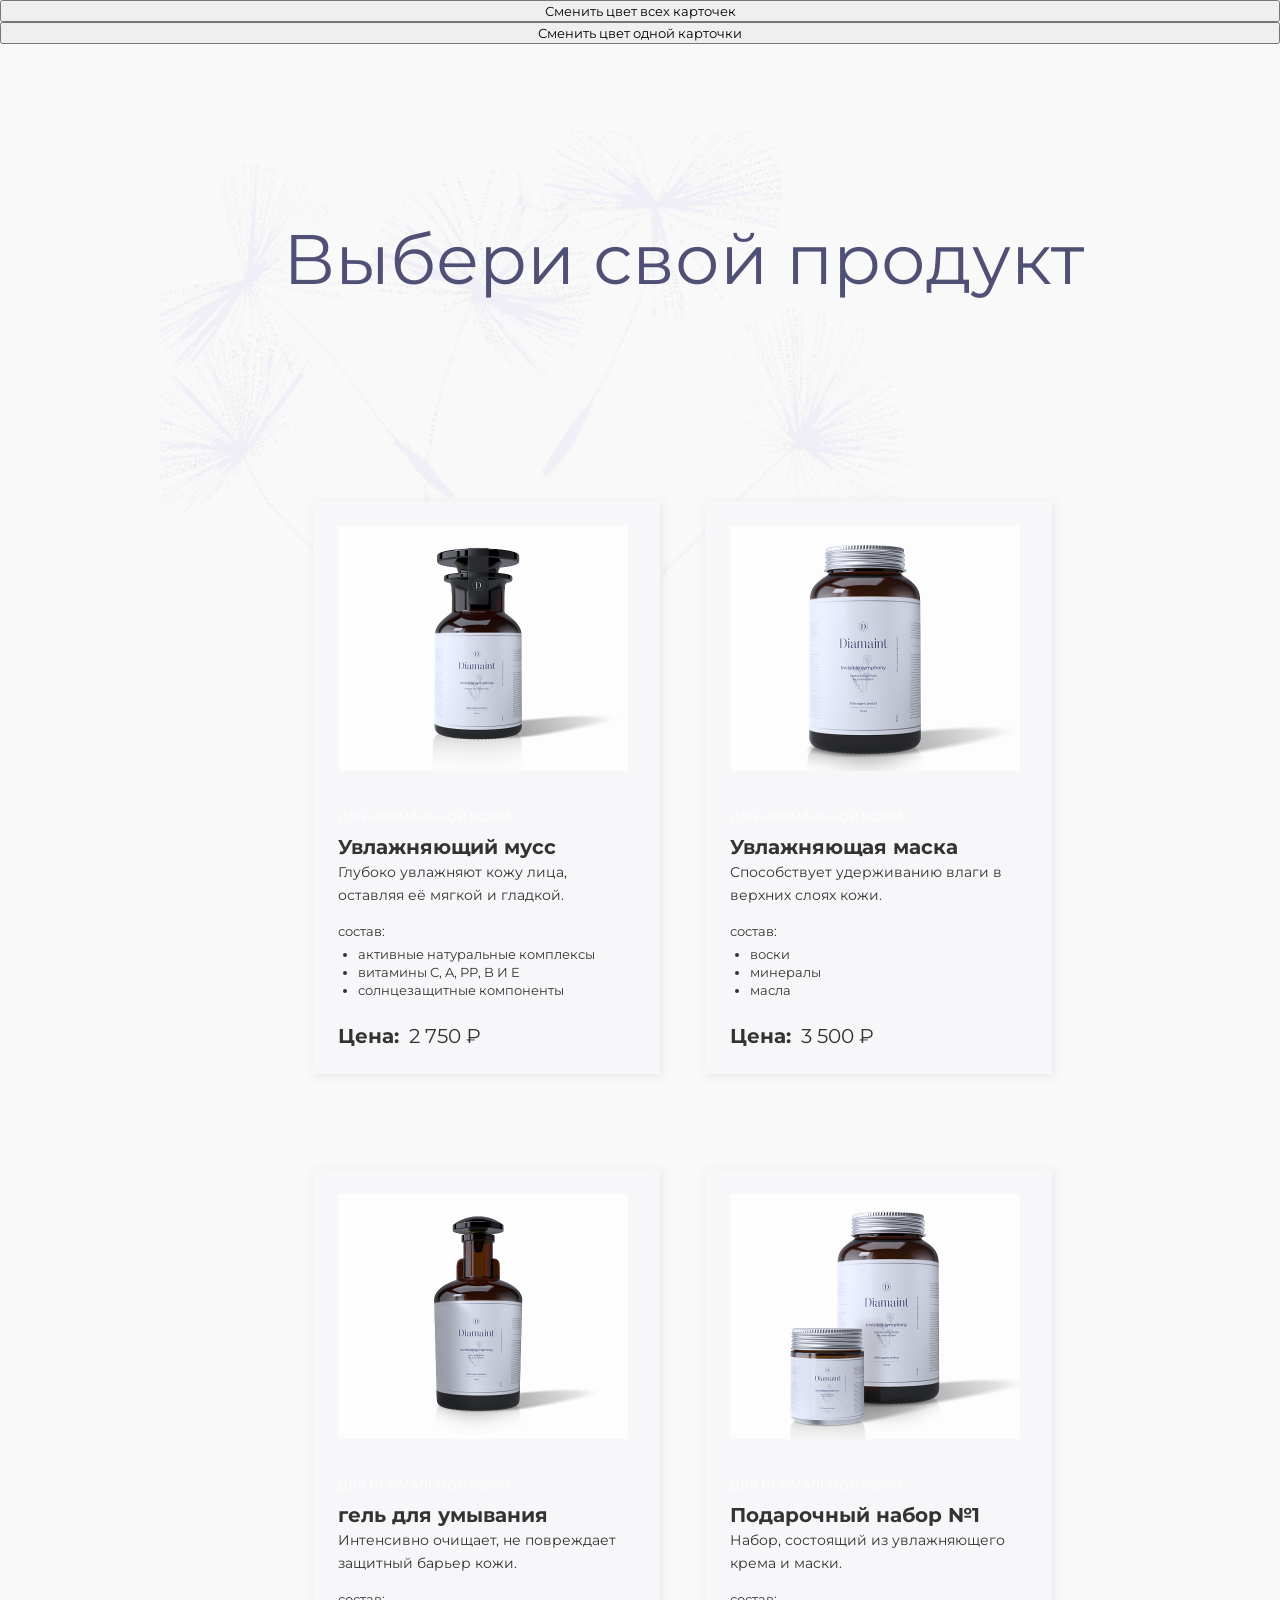
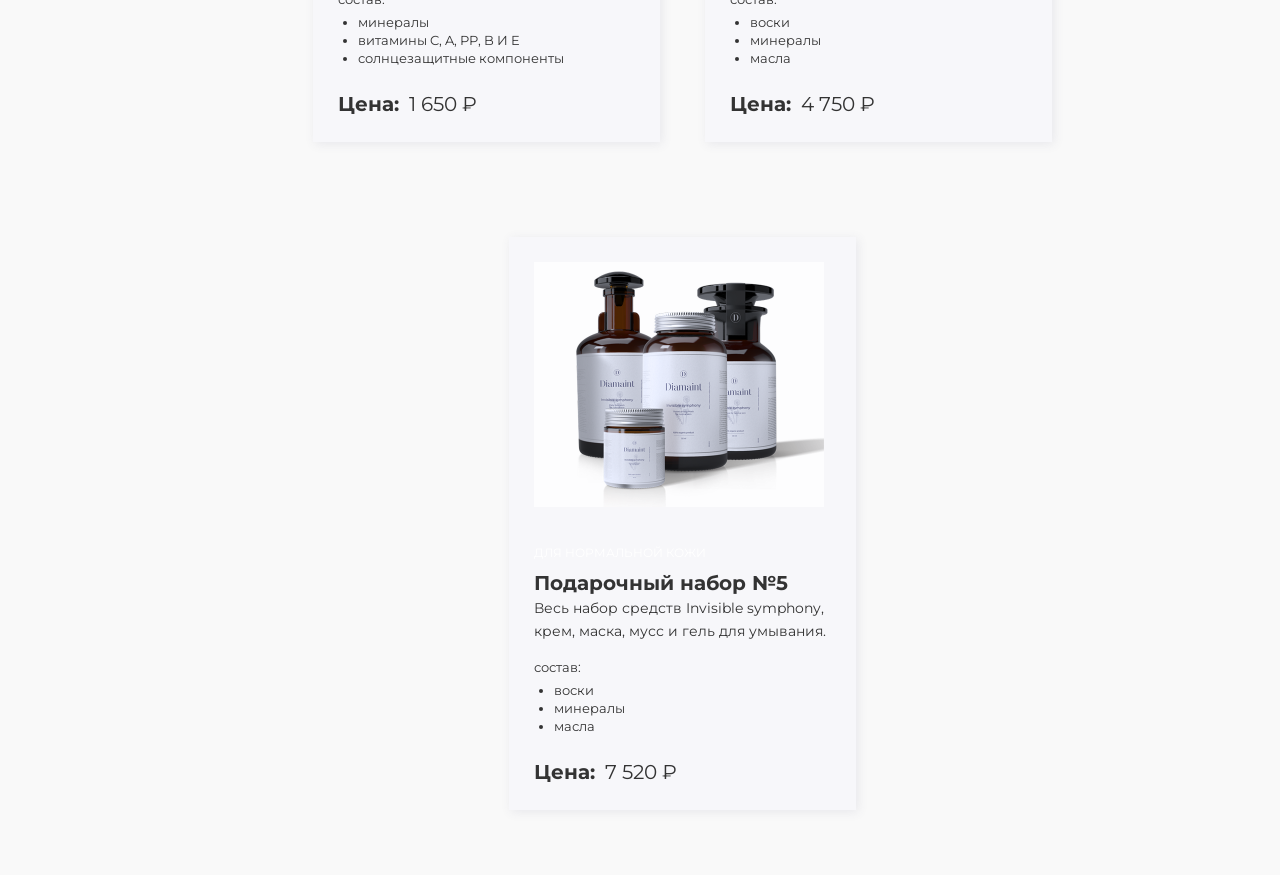
==== Index.html @ 64570609 "fixed errors" ====
<!DOCTYPE html>
<html lang="ru">
<head>
    <meta charset="UTF-8">
    <meta name="viewport" content="width=device-width, initial-scale=1.0">
    <title>Product cards</title>
    <link rel="stylesheet" href="style.css">
    <link rel="preconnect" href="https://fonts.googleapis.com">
    <link rel="preconnect" href="https://fonts.gstatic.com" crossorigin>
    <link href="https://fonts.googleapis.com/css2?family=Montserrat:ital,wght@0,100..900;1,100..900&display=swap" rel="stylesheet">
</head>
<body>
    <ul id="products-list">
    <template id="card-template">
        <li class="product_container card">
            <img class="product_image" width="290" height="245">
            <span class="product-category"></span>
            <h3 class="product-name"></h3>
            <p class="product-description"></p>
            <div>
                <span class="product-composition-text"></span>
                <ul class="product-composition"></ul>
            </div>
             <div class="card_price-container">
              <span class="product_price-text"></span>
              <span class="product_price"></span>
            </div>
        </li>
    </template>
    </ul>
    <button id="change-color-all-card">Сменить цвет всех карточек</button>    
    <button id="change-color-first-card">Сменить цвет одной карточки</button>
    <main>
        <div class="background_container">
            <h1 class="product-selection">Выбери свой продукт</h1>
        </div>
            <ul class="product-list">
        <li>
        <div class="card-container">
            <img src="images/moist-mousse.png" alt="Увлажняющий_мусс" width="290" height="245">
            <span class="product-category">Для нормальной кожи</span>
            <h3 class="product-name">Увлажняющий мусс</h3>
            <p class="product-description">Глубоко увлажняют кожу лица, оставляя её мягкой и гладкой.</p>
            <div>
                <span>состав:</span>
                <ul class="product-compound">
                    <li class="product-compound-item">активные натуральные комплексы</li>
                    <li class="product-compound-item">витамины C, A, PP, B И E</li>
                    <li class="product-compound-item">солнцезащитные компоненты</li>
                </ul>
            </div>
        
            <div class="product-price-container">
                <span class="product-price-label">Цена:</span>
                <span class="product-price">2 750 &#8381;</span>
            </div>
        </div>  
        </li>
        <li>
          <div class="card-container">
            <img src="images/moist-mask.png" alt="Увлажняющая_маска" width="290" height="245">
            <span class="product-category">Для нормальной кожи</span>
            <h3 class="product-name">Увлажняющая маска</h3>
            <p class="product-description">Способствует удерживанию влаги в верхних слоях кожи.</p>
            <div>
                <span>состав:</span>
                <ul class="product-compound">
                    <li class="product-compound-item">воски</li>
                    <li class="product-compound-item">минералы</li>
                    <li class="product-compound-item">масла</li>
                </ul>
            </div>
            <div class="product-price-container">
                <span class="product-price-label">Цена:</span>
                <span class="product-price">3 500 &#8381;</span>
            </div>
        </div>
        </li>
        <li>
          <div class="card-container">
            <img src="images/face-gel.png" alt="Гель_для_умывания" width="290" height="245">
            <span class="product-category">Для нормальной кожи</span>
            <h3 class="product-name">гель для умывания</h3>
            <p class="product-description">Интенсивно очищает, не повреждает защитный барьер кожи.</p>
            <div>
                <span>состав:</span>
                <ul class="product-compound">
                    <li class="product-compound-item">минералы</li>
                    <li class="product-compound-item">витамины C, A, PP, B И E</li>
                    <li class="product-compound-item">солнцезащитные компоненты</li>
                </ul>
            </div>
            <div class="product-price-container">
                <span class="product-price-label">Цена:</span>
                <span class="product-price">1 650 &#8381;</span>
            </div>
        </div>
        </li>
        <li>
          <div class="card-container">
            <img src="images/gift-set_1.png" alt="Подарочный_набор_№1" width="290" height="245">
            <span class="product-category">Для нормальной кожи</span>
            <h3 class="product-name">Подарочный набор №1</h3>
            <p class="product-description">Набор, состоящий из увлажняющего крема и маски.</p>
            <div>
                <span>состав:</span>
                <ul class="product-compound">
                    <li class="product-compound-item">воски</li>
                    <li class="product-compound-item">минералы</li>
                    <li class="product-compound-item">масла</li>
                </ul>
            </div>
            <div class="product-price-container">
                <span class="product-price-label">Цена:</span>
                <span class="product-price">4 750 &#8381;</span>
            </div>
        </div>
        </li>
        <li>
          <div class="card-container">
            <img src="images/gift-set_5.png" alt="Подарочный_набор_№5" width="290" height="245">
            <span class="product-category">Для нормальной кожи</span>
            <h3 class="product-name">Подарочный набор №5</h3>
            <p class="product-description">Весь набор средств Invisible symphony, крем, маска, мусс и гель для умывания.</p>
            <div>
                <span>состав:</span>
                <ul class="product-compound">
                    <li class="product-compound-item">воски</li>
                    <li class="product-compound-item">минералы</li>
                    <li class="product-compound-item">масла</li>
                </ul>
            </div>
            <div class="product-price-container">
                <span class="product-price-label">Цена:</span>
                <span class="product-price">7 520 &#8381;</span>
            </div>
        </div>
        </li>
    </ul>
  </main>
    <script type="module" src="homework-8.js"></script>
</body>
</html>
---- style.css ----
* {
    box-sizing: border-box;
    margin: 0;
    padding: 0;
    font-family: 'Montserrat', 'Arial', sans-serif; 
    font-size: 13px;
    line-height: 18px;
    font-weight: 400;
}

.background_container {
  background-image: url("/images/background_title.png");
  background-size: 790px 697px;
  width: 790px;
  height: 697px;
  background-position: 35px 0;
  background-repeat: no-repeat;
  margin-left: 85px;
}

.product-selection {
  position: absolute;
  font-size: 70px;
  line-height: 78px;
  text-align: center;
  width: 846px;
  height: 78px;
  top: 220px;
  left: 260px;
  color: rgba(80, 80, 118, 1);
}

.product-list {
    display: flex;
    gap: 45px;
    flex-wrap: wrap;
    justify-content: center;
    list-style-type: none;
    margin-left: 85px;
    max-width: 1200px; 
    margin-top: -305px;
}

.card-container {
    width: 347px;
    height: 573px;
    padding: 25px;
    background-color: #F7F7FA;
    box-shadow: 2px 2px 10px 0px #5150761A;
    margin: 25px 0
}

.product-category {
    text-transform: uppercase;
    font-size: 12px;
    line-height: 24px;
    color: #FFFFFF;
    margin-top: 30px;
    margin-bottom: 5px;
    display: block;
  }

.product-name {
    font-weight: 700;
    font-size: 20px;
    line-height: 27px;
}

.product-description {
    margin-bottom: 15px;
}

.product-compound {
    margin-top: 5px;
    list-style-type: disc; 
    margin-bottom: 25px;
    padding-left: 20px; 
}

.product-price-container {
    display: flex;
    gap: 10px;
    align-items: center;
}

.product-price-label {
    font-weight: 700;
    font-size: 20px;
    line-height: 24px;
}

.product-price {
    font-size: 20px;
    line-height: 24px;
  }
  
* {
    margin: 0;
    padding: 0;
    box-sizing: border-box;
    font-family: 'Montserrat';
}

body {
    min-height: 100vh;
    display: flex;
    flex-direction: column;
    background-color: #f9f9f9;
    color: #333;
}

main {
    flex: 1;
    padding: 40px;
    max-width: 1728px;
    margin: 0 auto;
    width: 100%;
}

.content {
    background-color: white;
    border-radius: 12px;
    padding: 30px;
    box-shadow: 0 5px 15px rgba(0, 0, 0, 0.05);
    margin-bottom: 40px;
}

h1 {
    color: #ffffff;
    margin-bottom: 20px;
    font-size: 2.5rem;
    text-align: center;
}

p {
    line-height: 1.6;
    margin-bottom: 15px;
    font-size: 1.1rem;
}

.footer {
  background-color: #3a3a3a;
  color: #ffffff;
  font-family: "Montserrat", Arial, sans-serif;
}

.footer__container {
  max-width: 1200px;
  margin: 0 auto;
  padding: 60px 20px 30px;
  display: grid;
  grid-template-columns: repeat(3, 1fr);
  gap: 40px;
}

.footer__intro {
  display: flex;
  flex-direction: column;
  gap: 20px;
}

.footer__logo {
  font-size: 24px;
  font-weight: 800;
  margin: 0;
}

.footer__text {
  font-size: 14px;
  line-height: 1.5;
  margin: 0;
}

.footer__social-list {
  list-style: none;
  display: flex;
  gap: 20px;
  padding: 0;
  margin: 0;
}

.footer__social-link {
  display: inline-flex;
  width: 32px;
  height: 32px;
  border-radius: 50%;
  align-items: center;
  justify-content: center;
  color: #ffffff;
  background-color: #FFFFFF;
  text-decoration: none;
  transition: background-color 0.2s ease, transform 0.2s ease;
}

.footer__social-link:hover {
  background-color: #ffffff;
  color: #3a3a3a;
  transform: translateY(-2px);
}

.footer__subscribe {
  display: flex;
  flex-direction: column;
  gap: 16px;
}

.footer__subtitle {
  font-size: 18px;
  font-weight: 600;
  margin: 0 0 8px;
}

.footer__form {
  display: flex;
  flex-direction: column;
  gap: 12px;
}

.footer__label {
  font-size: 14px;
  line-height: 1.4;
}

.footer__input-wrapper {
  display: flex;
  background-color: #ffffff;
  border-radius: 8px;
  overflow: hidden;
}

.footer__input {
  flex: 1;
  border: none;
  padding: 12px 14px;
  font-size: 14px;
  outline: none;
}

.footer__input::placeholder {
  color: rgba(0, 0, 0, 0.5);
}

.footer__button {
  border: none;
  background-color: #ffffff;
  color: #000;
  padding: 0 18px;
  font-size: 14px;
  font-weight: 600;
  cursor: pointer;
  white-space: nowrap;
  transition: background-color 0.2s ease;
}

.footer__button:hover {
  background-color: #ffffff;
}

.footer__nav {
  display: flex;
  flex-direction: column;
  align-items: flex-end;
  gap: 16px;
}

.footer__nav-list {
  list-style: none;
  padding: 0;
  margin: 0;
  display: flex;
  flex-direction: column;
  gap: 10px;
}

.footer__nav-link {
  color: #ffffff;
  text-decoration: none;
  font-size: 14px;
  transition: color 0.2s ease;
}

.footer__nav-link:hover {
  color: #ffffff;
}

.footer__bottom {
  border-top: 1px solid rgba(255, 255, 255, 0.4);
  text-align: center;
  padding: 16px 20px 24px;
}

.footer__copyright {
  margin: 0;
  font-size: 12px;
  opacity: 0.8;
}


@media (max-width: 900px) {
  .footer__container {
    grid-template-columns: 1fr 1fr;
  }

  .footer__nav {
    align-items: flex-start;
  }
}

@media (max-width: 600px) {
  .footer__container {
    grid-template-columns: 1fr;
    text-align: left;
  }

  .footer__nav {
    align-items: flex-start;
  }
}


.overlay {
  position: fixed;
  inset: 0;
  background-color: rgba(106, 104, 104, 0.7);
  display: none;
  z-index: 1;
}

.overlay--showed {
  display: block;
}


.modal {
  display: none;
}

.modal--showed {
  visibility: visible;
  position: fixed;
  z-index: 2;
  top: 50vh;
  left: 50vw;
  transform: translate(-50%, -50%);
  display: flex;
  flex-direction: column;
  align-items: center;
  justify-content: center;
}
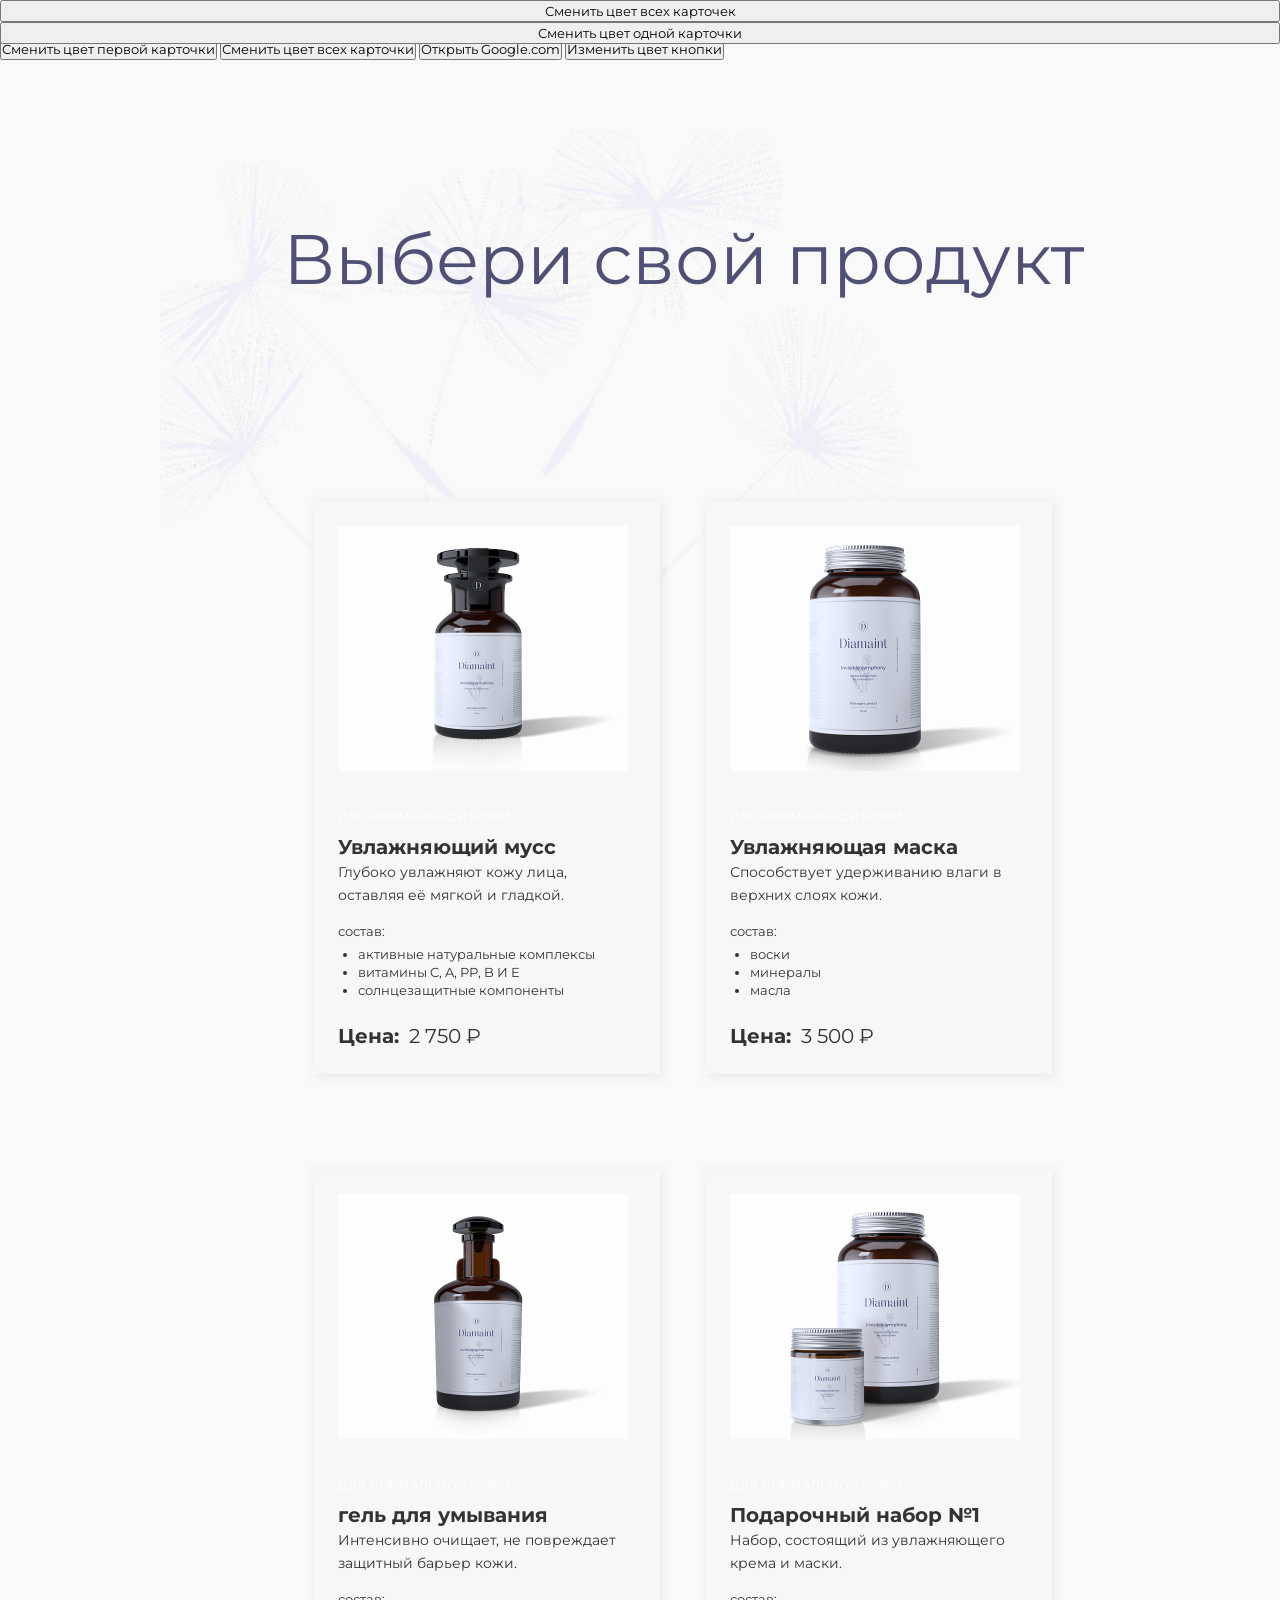
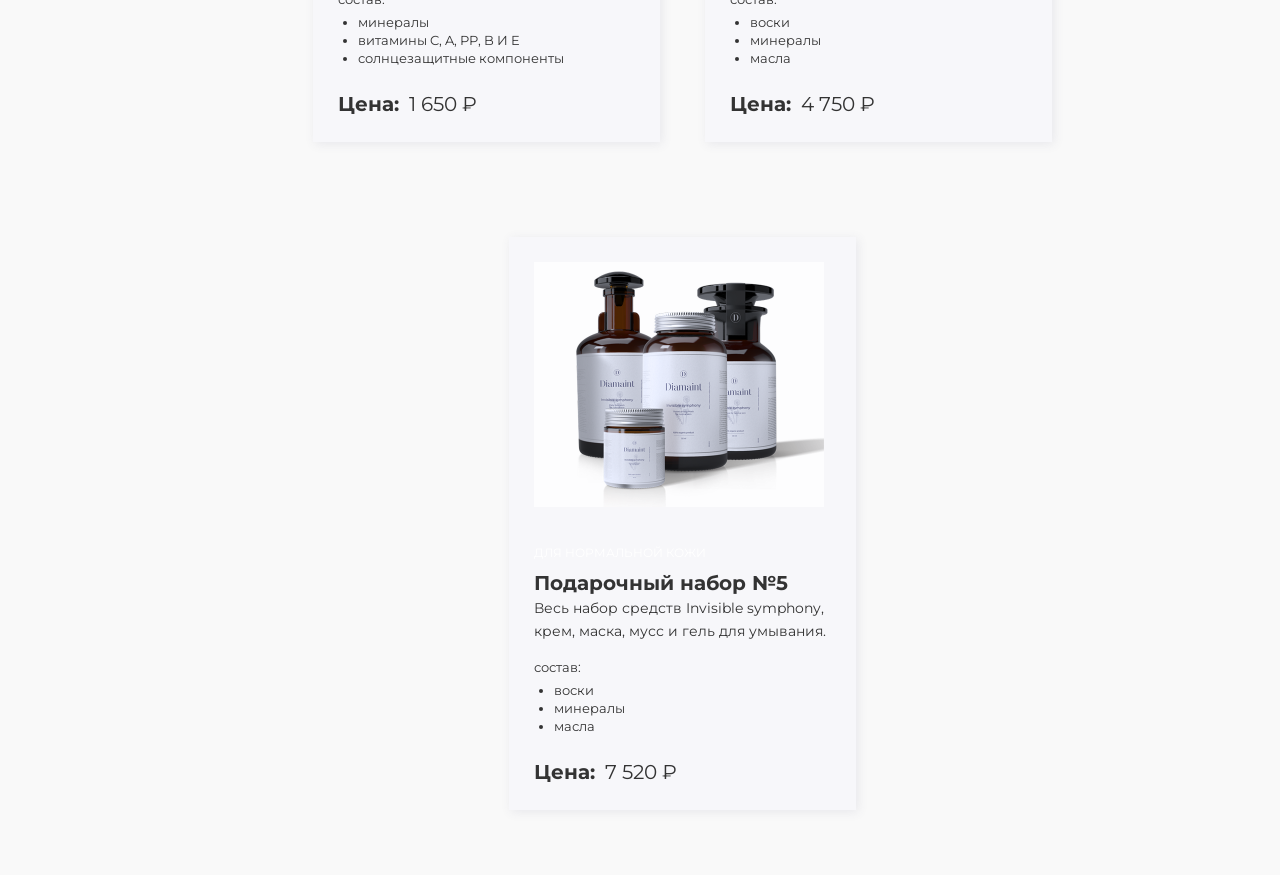
==== commit 6732c0cc: "made changes to the html file" ====
--- a/Index.html
+++ b/Index.html
@@ -10,6 +10,32 @@
     <link href="https://fonts.googleapis.com/css2?family=Montserrat:ital,wght@0,100..900;1,100..900&display=swap" rel="stylesheet">
 </head>
 <body>
+    <div class="main-container">
+      <h1 class="heading">Выбери свой продукт</h1>
+      <button id="change-color-card-btn">Сменить цвет первой карточки</button>
+      <button id="change-color-cards-btn">Сменить цвет всех карточки</button>
+      <button id="open-google">Открыть Google.com</button>
+      <button class="bg-aquamarine">Изменить цвет кнопки</button>
+      <!-- 3. По аналогии из лекции — создать и реализовать шаблон для продуктовых карточек. -->
+      <ul class="product-list">    
+        <template id="card-template">
+          <li class="product_container card">
+            <img class="product_image" width="290" height="245"/>
+            <span class="product-category"></span>
+            <h3 class="product-name"></h3>
+            <p class="product-description"></p>
+            <div>
+              <span class="product-composition-text"></span>
+              <ul class="product-composition"></ul>
+            </div>
+            <div class="card_price-container">
+              <span class="product_price-text"></span>
+              <span class="product_price"></span>
+            </div>
+          </li>
+        </template>
+      </ul>
+    </div>
     <ul id="products-list">
     <template id="card-template">
         <li class="product_container card">
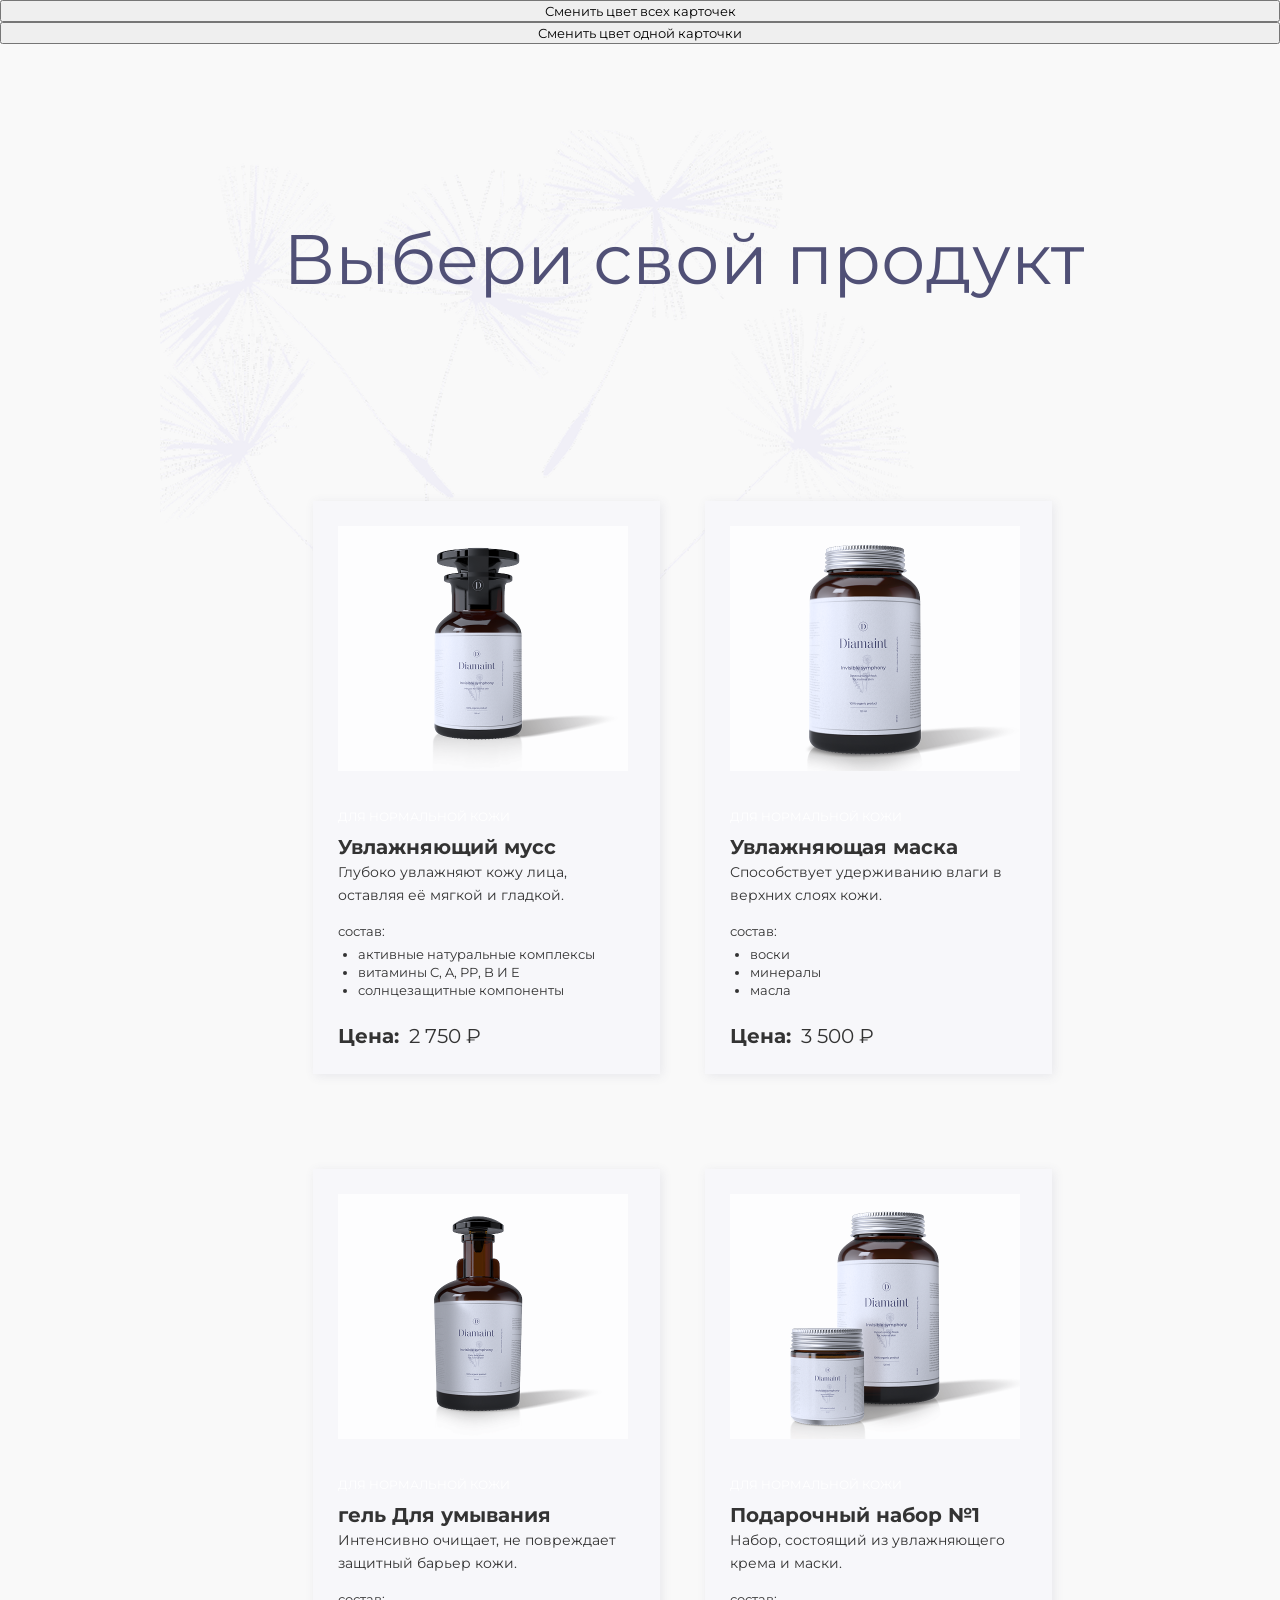
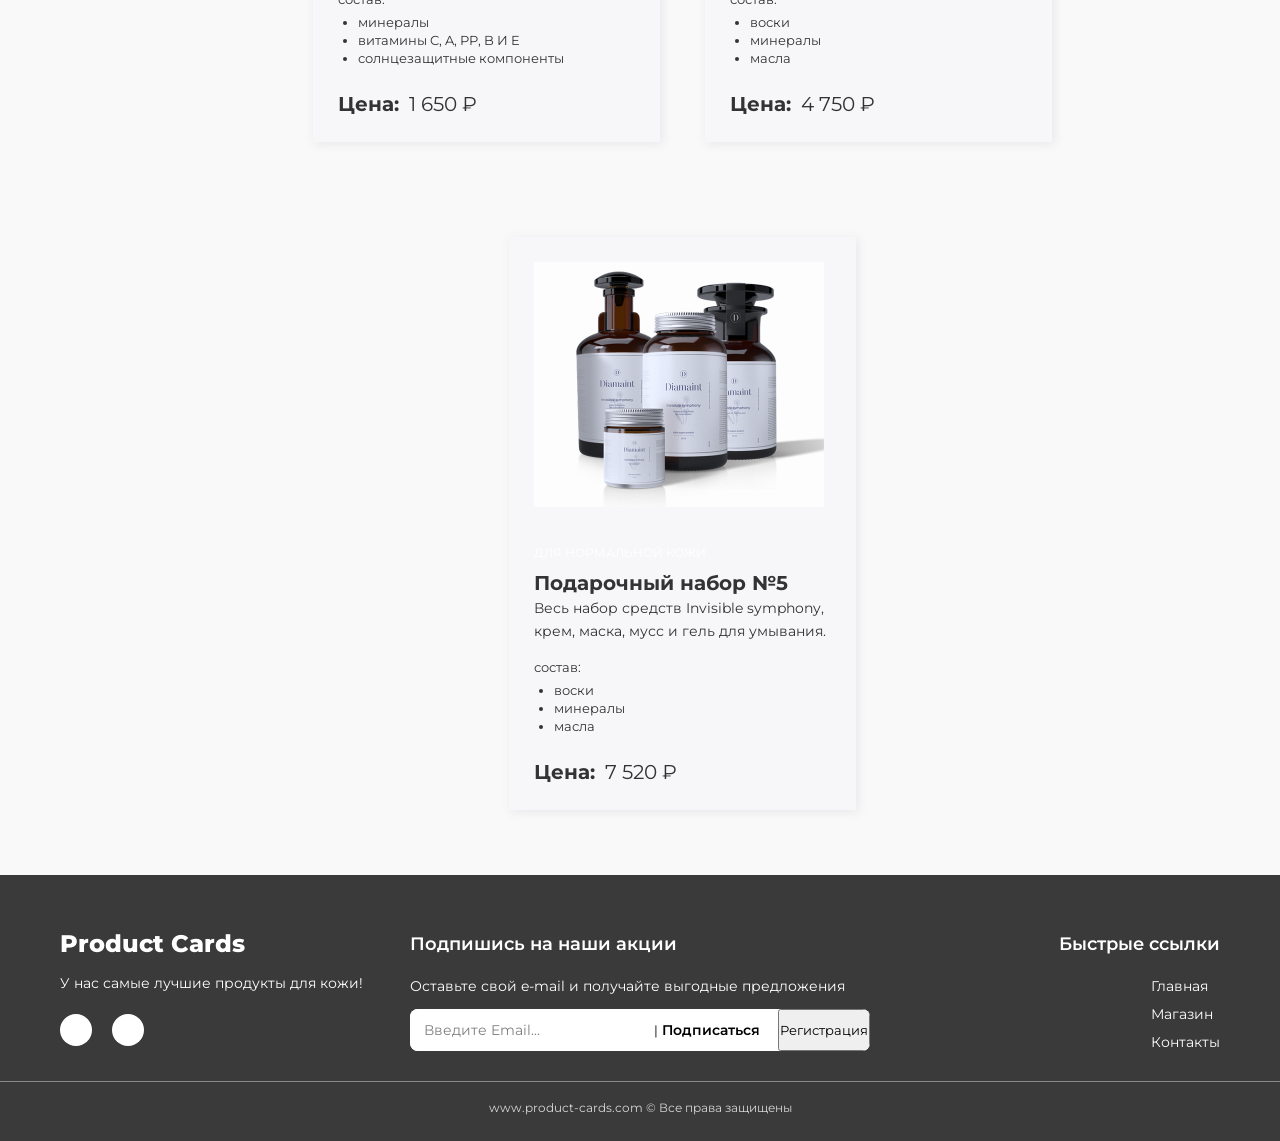
==== commit cf2a8850: "fixed errors" ====
--- a/Index.html
+++ b/Index.html
@@ -8,162 +8,223 @@
     <link rel="preconnect" href="https://fonts.googleapis.com">
     <link rel="preconnect" href="https://fonts.gstatic.com" crossorigin>
     <link href="https://fonts.googleapis.com/css2?family=Montserrat:ital,wght@0,100..900;1,100..900&display=swap" rel="stylesheet">
+    <title>Footer - Product Cards</title>
+    <link rel="stylesheet" href="https://cdnjs.cloudflare.com/ajax/libs/font-awesome/6.4.0/css/all.min.css">
 </head>
 <body>
-    <div class="main-container">
-      <h1 class="heading">Выбери свой продукт</h1>
-      <button id="change-color-card-btn">Сменить цвет первой карточки</button>
-      <button id="change-color-cards-btn">Сменить цвет всех карточки</button>
-      <button id="open-google">Открыть Google.com</button>
-      <button class="bg-aquamarine">Изменить цвет кнопки</button>
-      <!-- 3. По аналогии из лекции — создать и реализовать шаблон для продуктовых карточек. -->
-      <ul class="product-list">    
-        <template id="card-template">
-          <li class="product_container card">
-            <img class="product_image" width="290" height="245"/>
-            <span class="product-category"></span>
-            <h3 class="product-name"></h3>
-            <p class="product-description"></p>
-            <div>
-              <span class="product-composition-text"></span>
-              <ul class="product-composition"></ul>
-            </div>
-            <div class="card_price-container">
-              <span class="product_price-text"></span>
-              <span class="product_price"></span>
-            </div>
-          </li>
-        </template>
-      </ul>
-    </div>
-    <ul id="products-list">
-    <template id="card-template">
-        <li class="product_container card">
-            <img class="product_image" width="290" height="245">
-            <span class="product-category"></span>
-            <h3 class="product-name"></h3>
-            <p class="product-description"></p>
-            <div>
-                <span class="product-composition-text"></span>
-                <ul class="product-composition"></ul>
-            </div>
-             <div class="card_price-container">
-              <span class="product_price-text"></span>
-              <span class="product_price"></span>
-            </div>
-        </li>
-    </template>
-    </ul>
     <button id="change-color-all-card">Сменить цвет всех карточек</button>    
     <button id="change-color-first-card">Сменить цвет одной карточки</button>
     <main>
         <div class="background_container">
             <h1 class="product-selection">Выбери свой продукт</h1>
         </div>
-            <ul class="product-list">
-        <li>
-        <div class="card-container">
-            <img src="images/moist-mousse.png" alt="Увлажняющий_мусс" width="290" height="245">
-            <span class="product-category">Для нормальной кожи</span>
-            <h3 class="product-name">Увлажняющий мусс</h3>
-            <p class="product-description">Глубоко увлажняют кожу лица, оставляя её мягкой и гладкой.</p>
-            <div>
-                <span>состав:</span>
-                <ul class="product-compound">
-                    <li class="product-compound-item">активные натуральные комплексы</li>
-                    <li class="product-compound-item">витамины C, A, PP, B И E</li>
-                    <li class="product-compound-item">солнцезащитные компоненты</li>
+        <ul class="product-list">
+            <li>
+                <div class="card-container">
+                    <img src="images/moist-mousse.png" alt="Увлажняющий_мусс" width="290" height="245">
+                    <span class="product-category">Для нормальной кожи</span>
+                    <h3 class="product-name">Увлажняющий мусс</h3>
+                    <p class="product-description">Глубоко увлажняют кожу лица, оставляя её мягкой и гладкой.</p>
+                    <div>
+                        <span>состав:</span>
+                        <ul class="product-compound">
+                            <li class="product-compound-item">активные натуральные комплексы</li>
+                            <li class="product-compound-item">витамины C, A, PP, B И E</li>
+                            <li class="product-compound-item">солнцезащитные компоненты</li>
+                        </ul>
+                    </div>
+                    <div class="product-price-container">
+                        <span class="product-price-label">Цена:</span>
+                        <span class="product-price">2 750 &#8381;</span>
+                    </div>
+                </div>
+            </li>
+            <li>
+                <div class="card-container">
+                    <img src="images/moist-mask.png" alt="Увлажняющая_маска" width="290" height="245">
+                    <span class="product-category">Для нормальной кожи</span>
+                    <h3 class="product-name">Увлажняющая маска</h3>
+                    <p class="product-description">Способствует удерживанию влаги в верхних слоях кожи.</p>
+                    <div>
+                        <span>состав:</span>
+                        <ul class="product-compound">
+                            <li class="product-compound-item">воски</li>
+                            <li class="product-compound-item">минералы</li>
+                            <li class="product-compound-item">масла</li>
+                        </ul>
+                    </div>
+                    <div class="product-price-container">
+                        <span class="product-price-label">Цена:</span>
+                        <span class="product-price">3 500 &#8381;</span>
+                    </div>
+                </div>
+            </li>
+            <li>
+                <div class="card-container">
+                    <img src="images/face-gel.png" alt="Гель_для_умывания" width="290" height="245">
+                    <span class="product-category">Для нормальной кожи</span>
+                    <h3 class="product-name">гель Для умывания</h3>
+                    <p class="product-description">Интенсивно очищает, не повреждает защитный барьер кожи.</p>
+                    <div>
+                        <span>состав:</span>
+                        <ul class="product-compound">
+                            <li class="product-compound-item">минералы</li>
+                            <li class="product-compound-item">витамины C, A, PP, B И E</li>
+                            <li class="product-compound-item">солнцезащитные компоненты</li>
+                        </ul>
+                    </div>
+                    <div class="product-price-container">
+                        <span class="product-price-label">Цена:</span>
+                        <span class="product-price">1 650 &#8381;</span>
+                    </div>
+                </div>
+            </li>
+            <li>
+                <div class="card-container">
+                    <img src="images/gift-set_1.png" alt="Подарочный_набор_№1" width="290" height="245">
+                    <span class="product-category">Для нормальной кожи</span>
+                    <h3 class="product-name">Подарочный набор №1</h3>
+                    <p class="product-description">Набор, состоящий из увлажняющего крема и маски.</p>
+                    <div>
+                        <span>состав:</span>
+                        <ul class="product-compound">
+                            <li class="product-compound-item">воски</li>
+                            <li class="product-compound-item">минералы</li>
+                            <li class="product-compound-item">масла</li>
+                        </ul>
+                    </div>
+                    <div class="product-price-container">
+                        <span class="product-price-label">Цена:</span>
+                        <span class="product-price">4 750 &#8381;</span>
+                    </div>
+                </div>
+            </li>
+            <li>
+                <div class="card-container">
+                    <img src="images/gift-set_5.png" alt="Подарочный_набор_№5" width="290" height="245">
+                    <span class="product-category">Для нормальной кожи</span>
+                    <h3 class="product-name">Подарочный набор №5</h3>
+                    <p class="product-description">Весь набор средств Invisible symphony, крем, маска, мусс и гель для умывания.</p>
+                    <div>
+                        <span>состав:</span>
+                        <ul class="product-compound">
+                            <li class="product-compound-item">воски</li>
+                            <li class="product-compound-item">минералы</li>
+                            <li class="product-compound-item">масла</li>
+                        </ul>
+                    </div>
+                    <div class="product-price-container">
+                        <span class="product-price-label">Цена:</span>
+                        <span class="product-price">7 520 &#8381;</span>
+                    </div>
+                </div>
+            </li>
+        </ul>
+    </main>
+    <footer class="footer">
+        <div class="footer__container">
+            <div class="footer__intro">
+                <h2 class="footer__logo">Product Cards</h2>
+                <p class="footer__text">У нас самые лучшие продукты для кожи!</p>
+                <ul class="footer__social-list">
+                    <li class="footer__social-item">
+                        <a class="footer__social-link" href="#" aria-label="Мы в Telegram">
+                            <i class="fa-brands fa-telegram"></i>
+                        </a>
+                    </li>
+                    <li class="footer__social-item">
+                        <a class="footer__social-link" href="#" aria-label="Мы ВКонтакте">
+                            <i class="fa-brands fa-vk"></i>
+                        </a>
+                    </li>
                 </ul>
             </div>
-        
-            <div class="product-price-container">
-                <span class="product-price-label">Цена:</span>
-                <span class="product-price">2 750 &#8381;</span>
-            </div>
-        </div>  
-        </li>
-        <li>
-          <div class="card-container">
-            <img src="images/moist-mask.png" alt="Увлажняющая_маска" width="290" height="245">
-            <span class="product-category">Для нормальной кожи</span>
-            <h3 class="product-name">Увлажняющая маска</h3>
-            <p class="product-description">Способствует удерживанию влаги в верхних слоях кожи.</p>
-            <div>
-                <span>состав:</span>
-                <ul class="product-compound">
-                    <li class="product-compound-item">воски</li>
-                    <li class="product-compound-item">минералы</li>
-                    <li class="product-compound-item">масла</li>
+
+            <div class="footer__subscribe">
+                <h3 class="footer__subtitle">Подпишись на наши акции</h3>
+                <form class="footer__form" action="#" method="get">
+                    <label class="footer__label" for="footer-email">
+                        Оставьте свой e-mail и получайте выгодные предложения
+                    </label>
+                    <div class="footer__input-wrapper">
+                        <input
+                            class="footer__input"
+                            type="email"
+                            id="footer-email"
+                            name="email"
+                            placeholder="Введите Email..."
+                            required
+                        />
+                        <button class="footer__button" type="submit"><span class="footer__button-divider">|</span> Подписаться</button>
+                        <button
+                            class="registration-button"
+                            id="registration-button"
+                            type="button"
+                        >
+                            Регистрация
+                        </button>
+                    </div>
+                </form>
+            </div>
+
+            <nav class="footer__nav" aria-label="Быстрые ссылки">
+                <h3 class="footer__subtitle">Быстрые ссылки</h3>
+                <ul class="footer__nav-list">
+                    <li class="footer__nav-item">
+                        <a class="footer__nav-link" href="#">Главная</a>
+                    </li>
+                    <li class="footer__nav-item">
+                        <a class="footer__nav-link" href="#">Магазин</a>
+                    </li>
+                    <li class="footer__nav-item">
+                        <a class="footer__nav-link" href="#">Контакты</a>
+                    </li>
                 </ul>
-            </div>
-            <div class="product-price-container">
-                <span class="product-price-label">Цена:</span>
-                <span class="product-price">3 500 &#8381;</span>
-            </div>
+            </nav>
         </div>
-        </li>
-        <li>
-          <div class="card-container">
-            <img src="images/face-gel.png" alt="Гель_для_умывания" width="290" height="245">
-            <span class="product-category">Для нормальной кожи</span>
-            <h3 class="product-name">гель для умывания</h3>
-            <p class="product-description">Интенсивно очищает, не повреждает защитный барьер кожи.</p>
-            <div>
-                <span>состав:</span>
-                <ul class="product-compound">
-                    <li class="product-compound-item">минералы</li>
-                    <li class="product-compound-item">витамины C, A, PP, B И E</li>
-                    <li class="product-compound-item">солнцезащитные компоненты</li>
-                </ul>
-            </div>
-            <div class="product-price-container">
-                <span class="product-price-label">Цена:</span>
-                <span class="product-price">1 650 &#8381;</span>
-            </div>
+
+        <div class="footer__bottom">
+            <p class="footer__copyright">
+                www.product-cards.com © Все права защищены
+            </p>
         </div>
-        </li>
-        <li>
-          <div class="card-container">
-            <img src="images/gift-set_1.png" alt="Подарочный_набор_№1" width="290" height="245">
-            <span class="product-category">Для нормальной кожи</span>
-            <h3 class="product-name">Подарочный набор №1</h3>
-            <p class="product-description">Набор, состоящий из увлажняющего крема и маски.</p>
-            <div>
-                <span>состав:</span>
-                <ul class="product-compound">
-                    <li class="product-compound-item">воски</li>
-                    <li class="product-compound-item">минералы</li>
-                    <li class="product-compound-item">масла</li>
-                </ul>
-            </div>
-            <div class="product-price-container">
-                <span class="product-price-label">Цена:</span>
-                <span class="product-price">4 750 &#8381;</span>
-            </div>
-        </div>
-        </li>
-        <li>
-          <div class="card-container">
-            <img src="images/gift-set_5.png" alt="Подарочный_набор_№5" width="290" height="245">
-            <span class="product-category">Для нормальной кожи</span>
-            <h3 class="product-name">Подарочный набор №5</h3>
-            <p class="product-description">Весь набор средств Invisible symphony, крем, маска, мусс и гель для умывания.</p>
-            <div>
-                <span>состав:</span>
-                <ul class="product-compound">
-                    <li class="product-compound-item">воски</li>
-                    <li class="product-compound-item">минералы</li>
-                    <li class="product-compound-item">масла</li>
-                </ul>
-            </div>
-            <div class="product-price-container">
-                <span class="product-price-label">Цена:</span>
-                <span class="product-price">7 520 &#8381;</span>
-            </div>
-        </div>
-        </li>
-    </ul>
-  </main>
-    <script type="module" src="homework-8.js"></script>
+    </footer>
+
+    <div class="overlay"></div>
+
+    <div class="modal">
+        <form class="modal-form" action="#" method="GET">
+            <button class="modal-form__close-btn" type="button">X</button>
+            
+            <!-- 6. Создать форму для регистрации внутри модального окна. Она должна содержать поля: имя, фамилия, дата рождения, логин, пароль, повторение пароля. Используйте <label> для того, что бы указать пользователю, какое поле за что отвечает. Также важно использовать placeholder (обо всем этом можно будет почитать в документации в конце поста) Разрешается добавить поля на ваше усмотрение. Все поля должны иметь валидацию. Если пользователь ввел два разных пароля или форма невалидна (используем метод checkValidity()) - мы должны предупредить его о том, что регистрация отклонена. Если регистрация успешна - выводим значения формы в лог, как в задании №4. Дополнительно мы должны добавить к этому объекту свойство createdOn и указать туда время создания (используем сущность new Date()). Также создайте внешнюю переменную user и присвойте ей этот объект. После успешной регистрации - модалка должны закрыться. -->
+
+            <div class="modal-form__field-wrapper">
+                <label class="modal-form__label" for="surname-input">Введите вашу фамилию</label>
+                <input class="modal-form__field" name="user-surname" id="surname-input" type="text" required placeholder="Иванов">
+            </div>
+            <div class="modal-form__field-wrapper">
+                <label class="modal-form__label" for="name-input">Введите ваше имя</label>
+                <input class="modal-form__field" name="user-name" id="name-input" type="text" required placeholder="Иван">
+            </div>
+            <div class="modal-form__field-wrapper">
+                <label class="modal-form__label" for="date-input">Введите дату рождения</label>
+                <input class="modal-form__field" name="register-date" id="date-input" type="date" required>
+            </div>
+            <div class="modal-form__field-wrapper">
+                <label class="modal-form__label" for="login-input">Введите логин</label>
+                <input class="modal-form__field" name="login" id="login-input" type="text" required placeholder="Ivanov.Ivan">
+            </div>
+            <div class="modal-form__field-wrapper">
+                <label class="modal-form__label" for="password-input">Введите пароль</label>
+                <input class="modal-form__field" name="password" id="password-input" type="password" required>
+            </div>
+            <div class="modal-form__field-wrapper">
+                <label class="modal-form__label" for="check-password-input">Введите пароль повторно</label>
+                <input class="modal-form__field" name="check-password" id="check-password-input" type="password" required>
+            </div>
+            <button class="modal-form__registration-btn" type="submit">Регистрировать</button>
+        </form>
+    </div>
+    <script type="module" src="homework-9.js"></script>
 </body>
 </html>
--- a/style.css
+++ b/style.css
@@ -346,4 +346,130 @@
   flex-direction: column;
   align-items: center;
   justify-content: center;
+}
+
+.modal-form {
+  background-color: #ffffff;
+  border-radius: 16px;
+  padding: 40px;
+  width: 100%;
+  max-width: 500px;
+  box-shadow: 0 10px 40px rgba(0, 0, 0, 0.2);
+  position: relative;
+  display: flex;
+  flex-direction: column;
+  gap: 20px;
+  animation: modalAppear 0.3s ease-out;
+}
+
+@keyframes modalAppear {
+  from {
+    opacity: 0;
+    transform: scale(0.9);
+  }
+  to {
+    opacity: 1;
+    transform: scale(1);
+  }
+}
+
+.modal-form__field-wrapper {
+  display: flex;
+  flex-direction: column;
+}
+
+.modal-form__close-btn {
+  position: absolute;
+  top: 16px;
+  right: 16px;
+  width: 32px;
+  height: 32px;
+  border: none;
+  background-color: #f5f5f5;
+  border-radius: 50%;
+  font-size: 18px;
+  font-weight: 700;
+  color: #333;
+  cursor: pointer;
+  display: flex;
+  align-items: center;
+  justify-content: center;
+  transition: background-color 0.2s ease, transform 0.2s ease;
+}
+
+.modal-form__close-btn:hover {
+  background-color: #e0e0e0;
+  transform: rotate(90deg);
+}
+
+.modal-form__close-btn:active {
+  transform: rotate(90deg) scale(0.95);
+}
+
+.modal-form__label {
+  display: block;
+  font-size: 14px;
+  font-weight: 600;
+  color: #333;
+  margin-bottom: 8px;
+}
+
+.modal-form__field {
+  width: 100%;
+  padding: 12px 16px;
+  border: 2px solid #e0e0e0;
+  border-radius: 8px;
+  font-size: 14px;
+  font-family: 'Montserrat', Arial, sans-serif;
+  color: #333;
+  background-color: #ffffff;
+  transition: border-color 0.2s ease, box-shadow 0.2s ease;
+  outline: none;
+}
+
+.modal-form__field:focus {
+  border-color: #505076;
+  box-shadow: 0 0 0 3px rgba(80, 80, 118, 0.1);
+}
+
+.modal-form__field:invalid:not(:placeholder-shown) {
+  border-color: #e74c3c;
+}
+
+.modal-form__field:valid:not(:placeholder-shown) {
+  border-color: #27ae60;
+}
+
+.modal-form__field::placeholder {
+  color: #999;
+}
+
+.modal-form__registration-btn {
+  width: 100%;
+  padding: 14px 24px;
+  background-color: #505076;
+  color: #ffffff;
+  border: none;
+  border-radius: 8px;
+  font-size: 16px;
+  font-weight: 600;
+  font-family: 'Montserrat', Arial, sans-serif;
+  cursor: pointer;
+  transition: background-color 0.2s ease, transform 0.1s ease;
+  margin-top: 10px;
+}
+
+.modal-form__registration-btn:hover {
+  background-color: #3d3d5c;
+  transform: translateY(-2px);
+}
+
+.modal-form__registration-btn:active {
+  transform: translateY(0);
+}
+
+.modal-form__registration-btn:disabled {
+  background-color: #ccc;
+  cursor: not-allowed;
+  transform: none;
 }
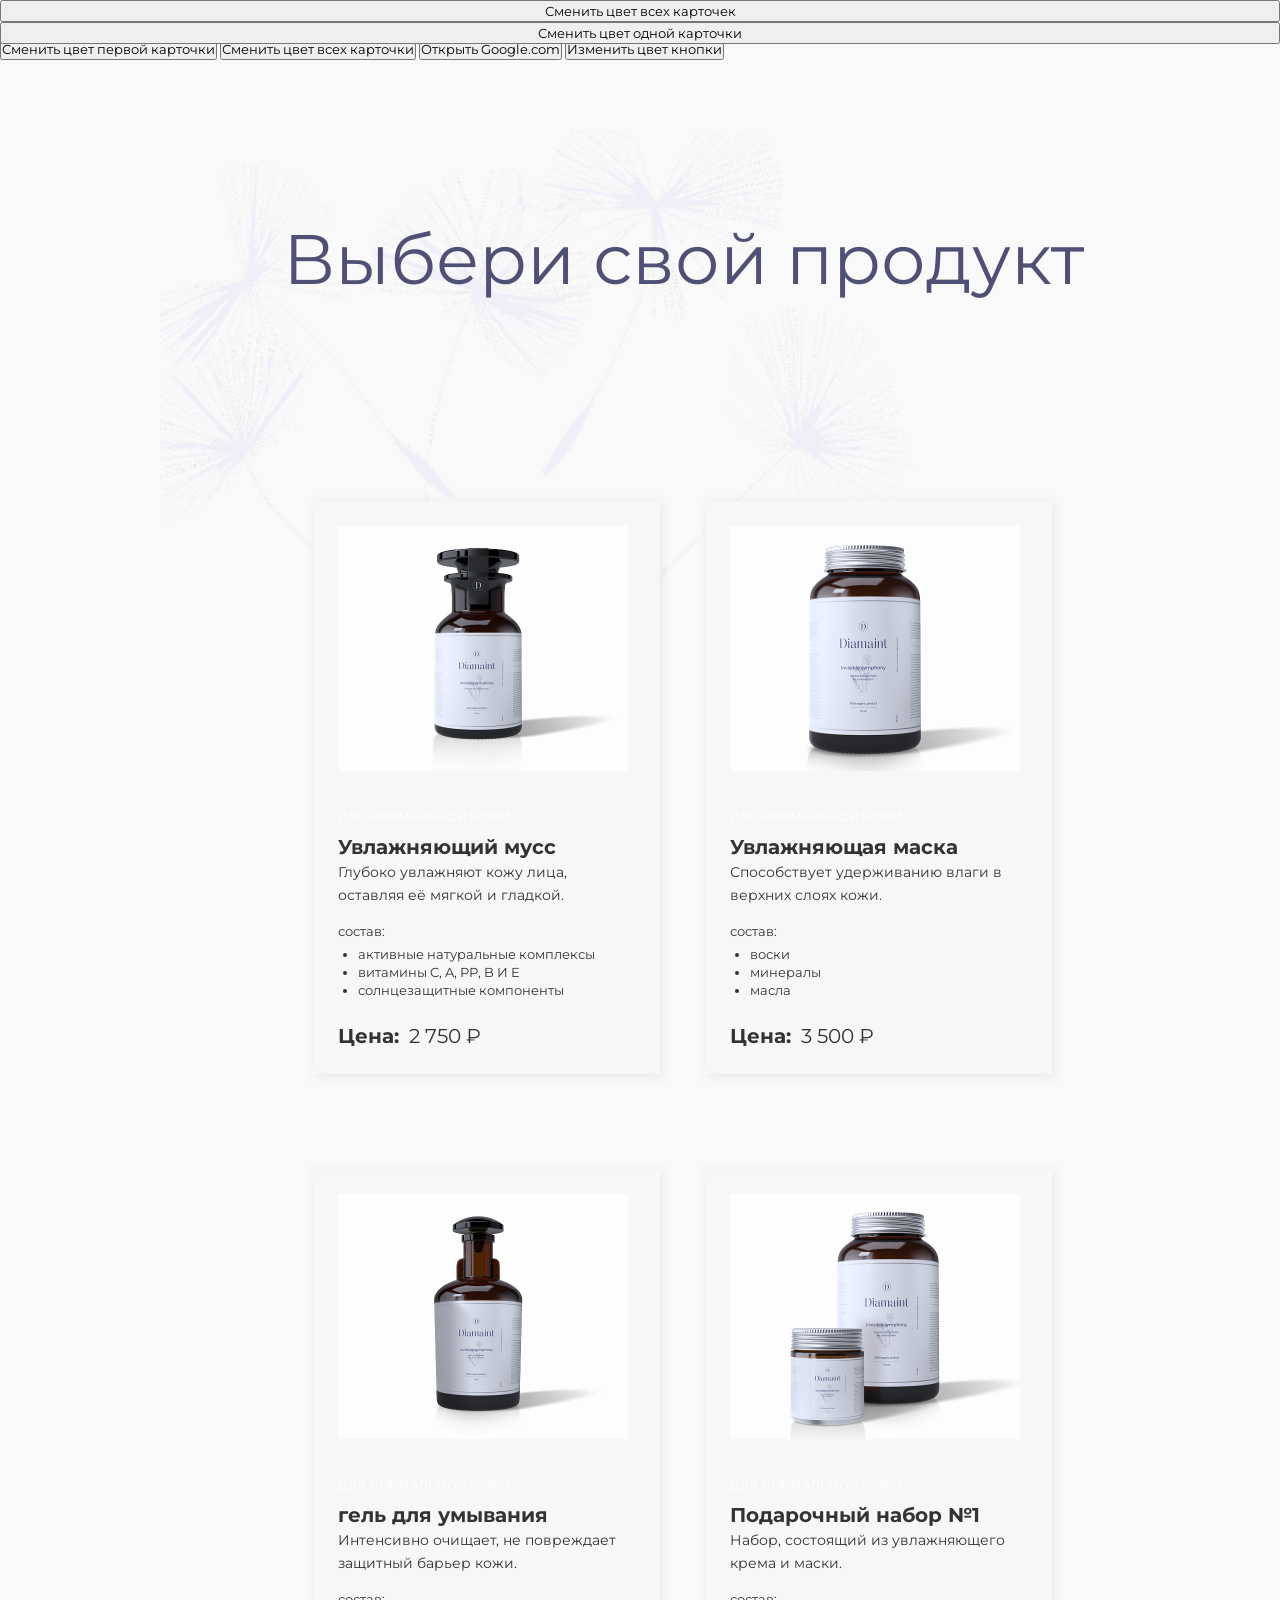
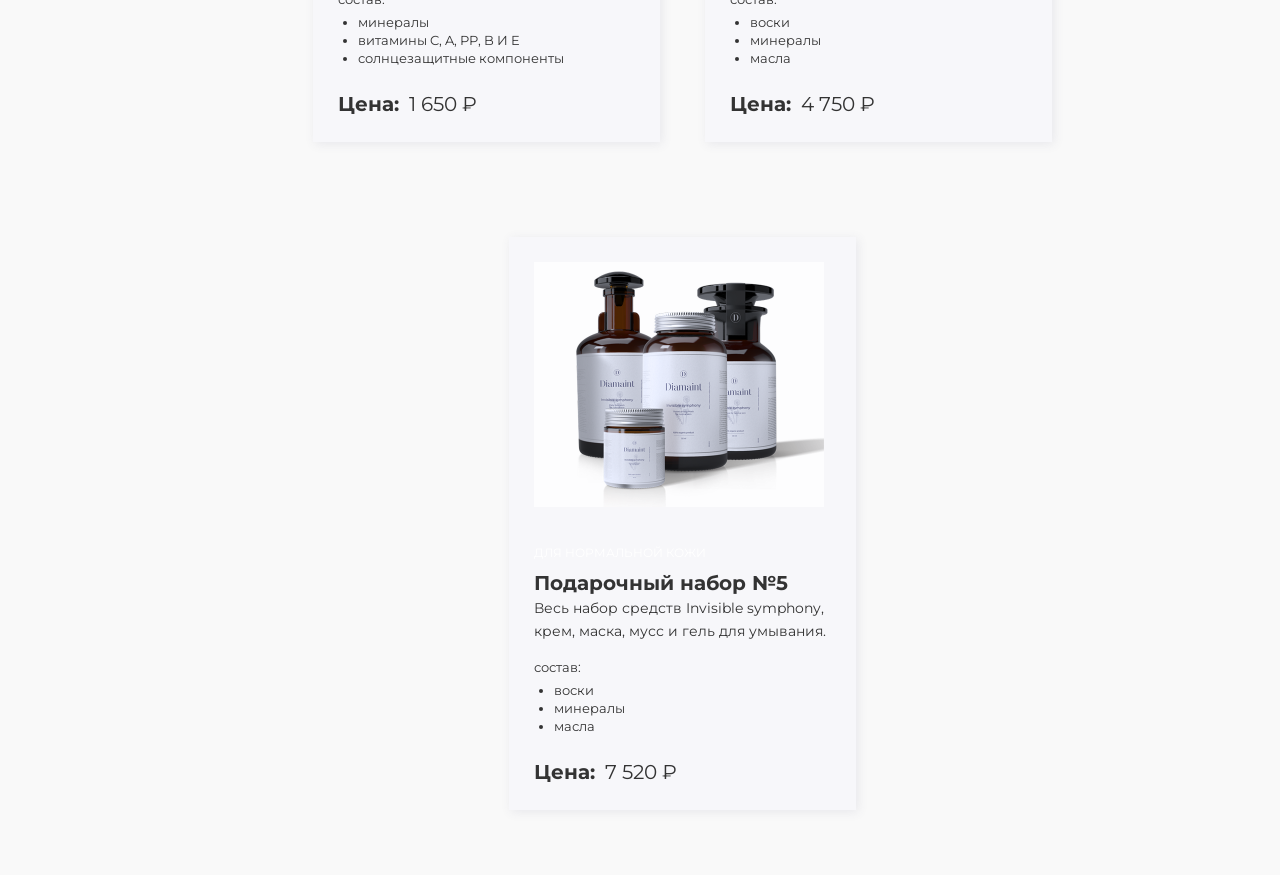
==== commit 2c05f3dc: "Merge pull request #10 from Vadisha/homework-8 (Homework №8):  completed all tasks" ====
--- a/Index.html
+++ b/Index.html
@@ -8,223 +8,162 @@
     <link rel="preconnect" href="https://fonts.googleapis.com">
     <link rel="preconnect" href="https://fonts.gstatic.com" crossorigin>
     <link href="https://fonts.googleapis.com/css2?family=Montserrat:ital,wght@0,100..900;1,100..900&display=swap" rel="stylesheet">
-    <title>Footer - Product Cards</title>
-    <link rel="stylesheet" href="https://cdnjs.cloudflare.com/ajax/libs/font-awesome/6.4.0/css/all.min.css">
 </head>
 <body>
+    <div class="main-container">
+      <h1 class="heading">Выбери свой продукт</h1>
+      <button id="change-color-card-btn">Сменить цвет первой карточки</button>
+      <button id="change-color-cards-btn">Сменить цвет всех карточки</button>
+      <button id="open-google">Открыть Google.com</button>
+      <button class="bg-aquamarine">Изменить цвет кнопки</button>
+      <!-- 3. По аналогии из лекции — создать и реализовать шаблон для продуктовых карточек. -->
+      <ul class="product-list">    
+        <template id="card-template">
+          <li class="product_container card">
+            <img class="product_image" width="290" height="245"/>
+            <span class="product-category"></span>
+            <h3 class="product-name"></h3>
+            <p class="product-description"></p>
+            <div>
+              <span class="product-composition-text"></span>
+              <ul class="product-composition"></ul>
+            </div>
+            <div class="card_price-container">
+              <span class="product_price-text"></span>
+              <span class="product_price"></span>
+            </div>
+          </li>
+        </template>
+      </ul>
+    </div>
+    <ul id="products-list">
+    <template id="card-template">
+        <li class="product_container card">
+            <img class="product_image" width="290" height="245">
+            <span class="product-category"></span>
+            <h3 class="product-name"></h3>
+            <p class="product-description"></p>
+            <div>
+                <span class="product-composition-text"></span>
+                <ul class="product-composition"></ul>
+            </div>
+             <div class="card_price-container">
+              <span class="product_price-text"></span>
+              <span class="product_price"></span>
+            </div>
+        </li>
+    </template>
+    </ul>
     <button id="change-color-all-card">Сменить цвет всех карточек</button>    
     <button id="change-color-first-card">Сменить цвет одной карточки</button>
     <main>
         <div class="background_container">
             <h1 class="product-selection">Выбери свой продукт</h1>
         </div>
-        <ul class="product-list">
-            <li>
-                <div class="card-container">
-                    <img src="images/moist-mousse.png" alt="Увлажняющий_мусс" width="290" height="245">
-                    <span class="product-category">Для нормальной кожи</span>
-                    <h3 class="product-name">Увлажняющий мусс</h3>
-                    <p class="product-description">Глубоко увлажняют кожу лица, оставляя её мягкой и гладкой.</p>
-                    <div>
-                        <span>состав:</span>
-                        <ul class="product-compound">
-                            <li class="product-compound-item">активные натуральные комплексы</li>
-                            <li class="product-compound-item">витамины C, A, PP, B И E</li>
-                            <li class="product-compound-item">солнцезащитные компоненты</li>
-                        </ul>
-                    </div>
-                    <div class="product-price-container">
-                        <span class="product-price-label">Цена:</span>
-                        <span class="product-price">2 750 &#8381;</span>
-                    </div>
-                </div>
-            </li>
-            <li>
-                <div class="card-container">
-                    <img src="images/moist-mask.png" alt="Увлажняющая_маска" width="290" height="245">
-                    <span class="product-category">Для нормальной кожи</span>
-                    <h3 class="product-name">Увлажняющая маска</h3>
-                    <p class="product-description">Способствует удерживанию влаги в верхних слоях кожи.</p>
-                    <div>
-                        <span>состав:</span>
-                        <ul class="product-compound">
-                            <li class="product-compound-item">воски</li>
-                            <li class="product-compound-item">минералы</li>
-                            <li class="product-compound-item">масла</li>
-                        </ul>
-                    </div>
-                    <div class="product-price-container">
-                        <span class="product-price-label">Цена:</span>
-                        <span class="product-price">3 500 &#8381;</span>
-                    </div>
-                </div>
-            </li>
-            <li>
-                <div class="card-container">
-                    <img src="images/face-gel.png" alt="Гель_для_умывания" width="290" height="245">
-                    <span class="product-category">Для нормальной кожи</span>
-                    <h3 class="product-name">гель Для умывания</h3>
-                    <p class="product-description">Интенсивно очищает, не повреждает защитный барьер кожи.</p>
-                    <div>
-                        <span>состав:</span>
-                        <ul class="product-compound">
-                            <li class="product-compound-item">минералы</li>
-                            <li class="product-compound-item">витамины C, A, PP, B И E</li>
-                            <li class="product-compound-item">солнцезащитные компоненты</li>
-                        </ul>
-                    </div>
-                    <div class="product-price-container">
-                        <span class="product-price-label">Цена:</span>
-                        <span class="product-price">1 650 &#8381;</span>
-                    </div>
-                </div>
-            </li>
-            <li>
-                <div class="card-container">
-                    <img src="images/gift-set_1.png" alt="Подарочный_набор_№1" width="290" height="245">
-                    <span class="product-category">Для нормальной кожи</span>
-                    <h3 class="product-name">Подарочный набор №1</h3>
-                    <p class="product-description">Набор, состоящий из увлажняющего крема и маски.</p>
-                    <div>
-                        <span>состав:</span>
-                        <ul class="product-compound">
-                            <li class="product-compound-item">воски</li>
-                            <li class="product-compound-item">минералы</li>
-                            <li class="product-compound-item">масла</li>
-                        </ul>
-                    </div>
-                    <div class="product-price-container">
-                        <span class="product-price-label">Цена:</span>
-                        <span class="product-price">4 750 &#8381;</span>
-                    </div>
-                </div>
-            </li>
-            <li>
-                <div class="card-container">
-                    <img src="images/gift-set_5.png" alt="Подарочный_набор_№5" width="290" height="245">
-                    <span class="product-category">Для нормальной кожи</span>
-                    <h3 class="product-name">Подарочный набор №5</h3>
-                    <p class="product-description">Весь набор средств Invisible symphony, крем, маска, мусс и гель для умывания.</p>
-                    <div>
-                        <span>состав:</span>
-                        <ul class="product-compound">
-                            <li class="product-compound-item">воски</li>
-                            <li class="product-compound-item">минералы</li>
-                            <li class="product-compound-item">масла</li>
-                        </ul>
-                    </div>
-                    <div class="product-price-container">
-                        <span class="product-price-label">Цена:</span>
-                        <span class="product-price">7 520 &#8381;</span>
-                    </div>
-                </div>
-            </li>
-        </ul>
-    </main>
-    <footer class="footer">
-        <div class="footer__container">
-            <div class="footer__intro">
-                <h2 class="footer__logo">Product Cards</h2>
-                <p class="footer__text">У нас самые лучшие продукты для кожи!</p>
-                <ul class="footer__social-list">
-                    <li class="footer__social-item">
-                        <a class="footer__social-link" href="#" aria-label="Мы в Telegram">
-                            <i class="fa-brands fa-telegram"></i>
-                        </a>
-                    </li>
-                    <li class="footer__social-item">
-                        <a class="footer__social-link" href="#" aria-label="Мы ВКонтакте">
-                            <i class="fa-brands fa-vk"></i>
-                        </a>
-                    </li>
+            <ul class="product-list">
+        <li>
+        <div class="card-container">
+            <img src="images/moist-mousse.png" alt="Увлажняющий_мусс" width="290" height="245">
+            <span class="product-category">Для нормальной кожи</span>
+            <h3 class="product-name">Увлажняющий мусс</h3>
+            <p class="product-description">Глубоко увлажняют кожу лица, оставляя её мягкой и гладкой.</p>
+            <div>
+                <span>состав:</span>
+                <ul class="product-compound">
+                    <li class="product-compound-item">активные натуральные комплексы</li>
+                    <li class="product-compound-item">витамины C, A, PP, B И E</li>
+                    <li class="product-compound-item">солнцезащитные компоненты</li>
                 </ul>
             </div>
-
-            <div class="footer__subscribe">
-                <h3 class="footer__subtitle">Подпишись на наши акции</h3>
-                <form class="footer__form" action="#" method="get">
-                    <label class="footer__label" for="footer-email">
-                        Оставьте свой e-mail и получайте выгодные предложения
-                    </label>
-                    <div class="footer__input-wrapper">
-                        <input
-                            class="footer__input"
-                            type="email"
-                            id="footer-email"
-                            name="email"
-                            placeholder="Введите Email..."
-                            required
-                        />
-                        <button class="footer__button" type="submit"><span class="footer__button-divider">|</span> Подписаться</button>
-                        <button
-                            class="registration-button"
-                            id="registration-button"
-                            type="button"
-                        >
-                            Регистрация
-                        </button>
-                    </div>
-                </form>
+        
+            <div class="product-price-container">
+                <span class="product-price-label">Цена:</span>
+                <span class="product-price">2 750 &#8381;</span>
             </div>
-
-            <nav class="footer__nav" aria-label="Быстрые ссылки">
-                <h3 class="footer__subtitle">Быстрые ссылки</h3>
-                <ul class="footer__nav-list">
-                    <li class="footer__nav-item">
-                        <a class="footer__nav-link" href="#">Главная</a>
-                    </li>
-                    <li class="footer__nav-item">
-                        <a class="footer__nav-link" href="#">Магазин</a>
-                    </li>
-                    <li class="footer__nav-item">
-                        <a class="footer__nav-link" href="#">Контакты</a>
-                    </li>
+        </div>  
+        </li>
+        <li>
+          <div class="card-container">
+            <img src="images/moist-mask.png" alt="Увлажняющая_маска" width="290" height="245">
+            <span class="product-category">Для нормальной кожи</span>
+            <h3 class="product-name">Увлажняющая маска</h3>
+            <p class="product-description">Способствует удерживанию влаги в верхних слоях кожи.</p>
+            <div>
+                <span>состав:</span>
+                <ul class="product-compound">
+                    <li class="product-compound-item">воски</li>
+                    <li class="product-compound-item">минералы</li>
+                    <li class="product-compound-item">масла</li>
                 </ul>
-            </nav>
+            </div>
+            <div class="product-price-container">
+                <span class="product-price-label">Цена:</span>
+                <span class="product-price">3 500 &#8381;</span>
+            </div>
         </div>
-
-        <div class="footer__bottom">
-            <p class="footer__copyright">
-                www.product-cards.com © Все права защищены
-            </p>
+        </li>
+        <li>
+          <div class="card-container">
+            <img src="images/face-gel.png" alt="Гель_для_умывания" width="290" height="245">
+            <span class="product-category">Для нормальной кожи</span>
+            <h3 class="product-name">гель для умывания</h3>
+            <p class="product-description">Интенсивно очищает, не повреждает защитный барьер кожи.</p>
+            <div>
+                <span>состав:</span>
+                <ul class="product-compound">
+                    <li class="product-compound-item">минералы</li>
+                    <li class="product-compound-item">витамины C, A, PP, B И E</li>
+                    <li class="product-compound-item">солнцезащитные компоненты</li>
+                </ul>
+            </div>
+            <div class="product-price-container">
+                <span class="product-price-label">Цена:</span>
+                <span class="product-price">1 650 &#8381;</span>
+            </div>
         </div>
-    </footer>
-
-    <div class="overlay"></div>
-
-    <div class="modal">
-        <form class="modal-form" action="#" method="GET">
-            <button class="modal-form__close-btn" type="button">X</button>
-            
-            <!-- 6. Создать форму для регистрации внутри модального окна. Она должна содержать поля: имя, фамилия, дата рождения, логин, пароль, повторение пароля. Используйте <label> для того, что бы указать пользователю, какое поле за что отвечает. Также важно использовать placeholder (обо всем этом можно будет почитать в документации в конце поста) Разрешается добавить поля на ваше усмотрение. Все поля должны иметь валидацию. Если пользователь ввел два разных пароля или форма невалидна (используем метод checkValidity()) - мы должны предупредить его о том, что регистрация отклонена. Если регистрация успешна - выводим значения формы в лог, как в задании №4. Дополнительно мы должны добавить к этому объекту свойство createdOn и указать туда время создания (используем сущность new Date()). Также создайте внешнюю переменную user и присвойте ей этот объект. После успешной регистрации - модалка должны закрыться. -->
-
-            <div class="modal-form__field-wrapper">
-                <label class="modal-form__label" for="surname-input">Введите вашу фамилию</label>
-                <input class="modal-form__field" name="user-surname" id="surname-input" type="text" required placeholder="Иванов">
+        </li>
+        <li>
+          <div class="card-container">
+            <img src="images/gift-set_1.png" alt="Подарочный_набор_№1" width="290" height="245">
+            <span class="product-category">Для нормальной кожи</span>
+            <h3 class="product-name">Подарочный набор №1</h3>
+            <p class="product-description">Набор, состоящий из увлажняющего крема и маски.</p>
+            <div>
+                <span>состав:</span>
+                <ul class="product-compound">
+                    <li class="product-compound-item">воски</li>
+                    <li class="product-compound-item">минералы</li>
+                    <li class="product-compound-item">масла</li>
+                </ul>
             </div>
-            <div class="modal-form__field-wrapper">
-                <label class="modal-form__label" for="name-input">Введите ваше имя</label>
-                <input class="modal-form__field" name="user-name" id="name-input" type="text" required placeholder="Иван">
+            <div class="product-price-container">
+                <span class="product-price-label">Цена:</span>
+                <span class="product-price">4 750 &#8381;</span>
             </div>
-            <div class="modal-form__field-wrapper">
-                <label class="modal-form__label" for="date-input">Введите дату рождения</label>
-                <input class="modal-form__field" name="register-date" id="date-input" type="date" required>
+        </div>
+        </li>
+        <li>
+          <div class="card-container">
+            <img src="images/gift-set_5.png" alt="Подарочный_набор_№5" width="290" height="245">
+            <span class="product-category">Для нормальной кожи</span>
+            <h3 class="product-name">Подарочный набор №5</h3>
+            <p class="product-description">Весь набор средств Invisible symphony, крем, маска, мусс и гель для умывания.</p>
+            <div>
+                <span>состав:</span>
+                <ul class="product-compound">
+                    <li class="product-compound-item">воски</li>
+                    <li class="product-compound-item">минералы</li>
+                    <li class="product-compound-item">масла</li>
+                </ul>
             </div>
-            <div class="modal-form__field-wrapper">
-                <label class="modal-form__label" for="login-input">Введите логин</label>
-                <input class="modal-form__field" name="login" id="login-input" type="text" required placeholder="Ivanov.Ivan">
+            <div class="product-price-container">
+                <span class="product-price-label">Цена:</span>
+                <span class="product-price">7 520 &#8381;</span>
             </div>
-            <div class="modal-form__field-wrapper">
-                <label class="modal-form__label" for="password-input">Введите пароль</label>
-                <input class="modal-form__field" name="password" id="password-input" type="password" required>
-            </div>
-            <div class="modal-form__field-wrapper">
-                <label class="modal-form__label" for="check-password-input">Введите пароль повторно</label>
-                <input class="modal-form__field" name="check-password" id="check-password-input" type="password" required>
-            </div>
-            <button class="modal-form__registration-btn" type="submit">Регистрировать</button>
-        </form>
-    </div>
-    <script type="module" src="homework-9.js"></script>
+        </div>
+        </li>
+    </ul>
+  </main>
+    <script type="module" src="homework-8.js"></script>
 </body>
 </html>
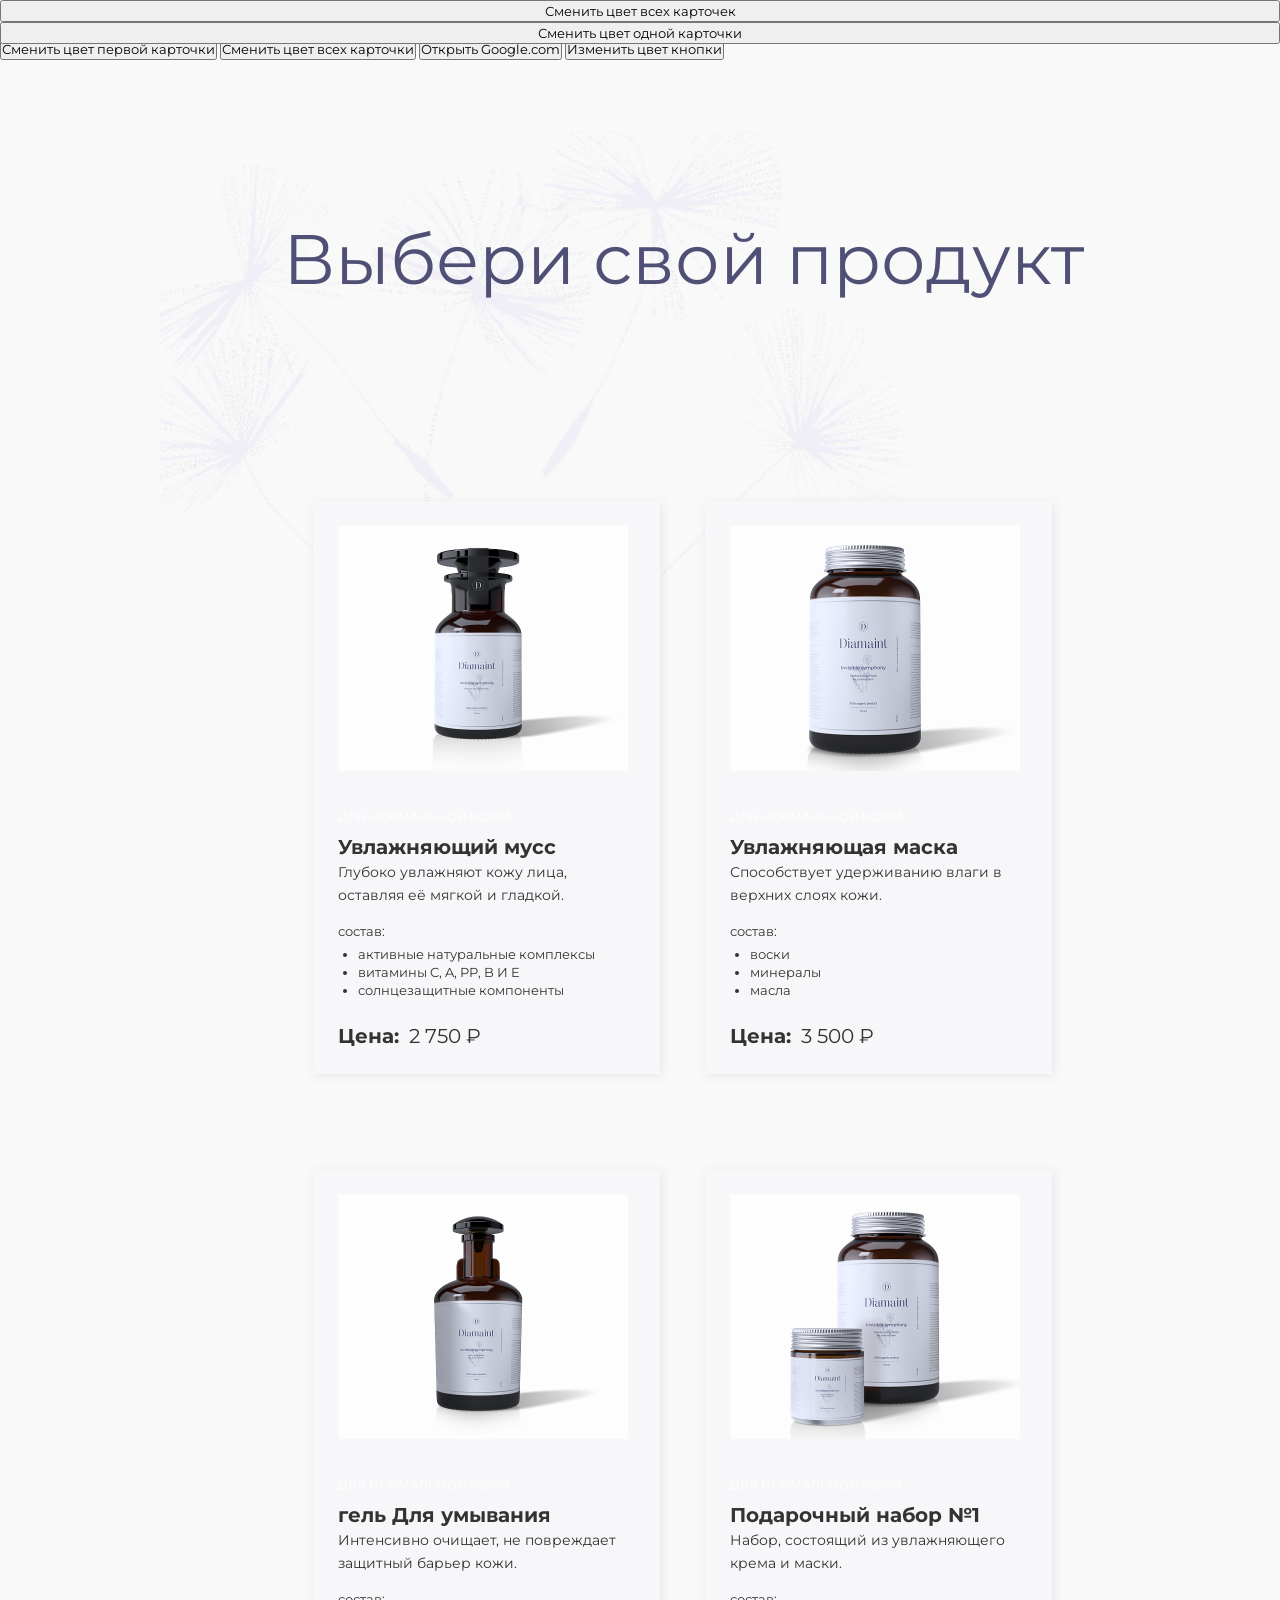
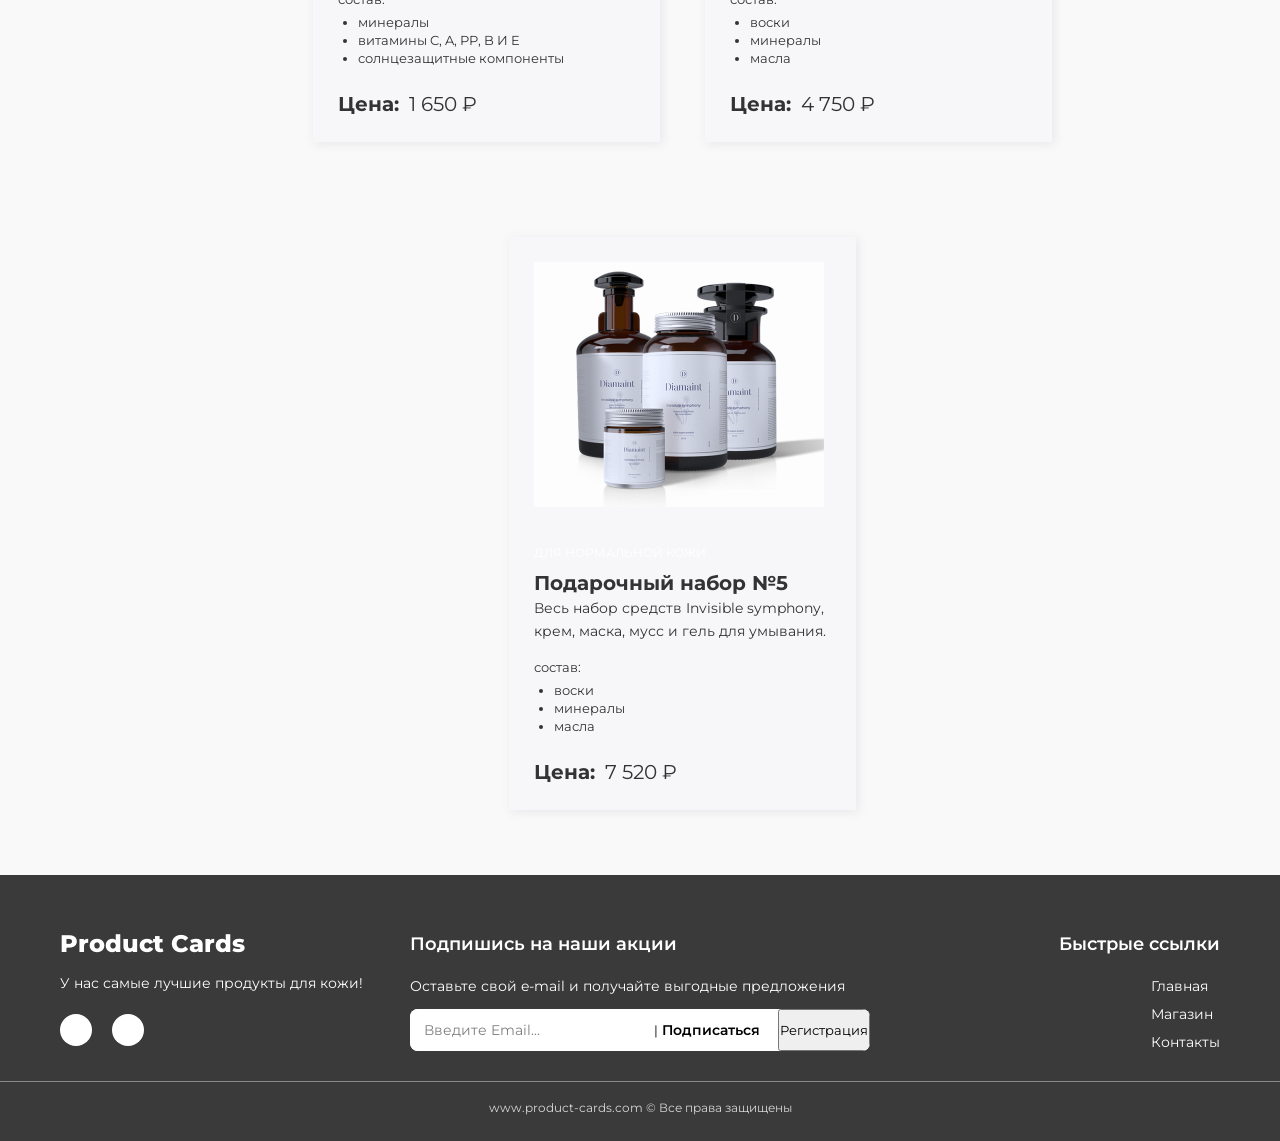
==== commit 95b70ab3: "Merge branch 'main' into homework-9" ====
--- a/Index.html
+++ b/Index.html
@@ -8,6 +8,8 @@
     <link rel="preconnect" href="https://fonts.googleapis.com">
     <link rel="preconnect" href="https://fonts.gstatic.com" crossorigin>
     <link href="https://fonts.googleapis.com/css2?family=Montserrat:ital,wght@0,100..900;1,100..900&display=swap" rel="stylesheet">
+    <title>Footer - Product Cards</title>
+    <link rel="stylesheet" href="https://cdnjs.cloudflare.com/ajax/libs/font-awesome/6.4.0/css/all.min.css">
 </head>
 <body>
     <div class="main-container">
@@ -60,110 +62,215 @@
         <div class="background_container">
             <h1 class="product-selection">Выбери свой продукт</h1>
         </div>
-            <ul class="product-list">
-        <li>
-        <div class="card-container">
-            <img src="images/moist-mousse.png" alt="Увлажняющий_мусс" width="290" height="245">
-            <span class="product-category">Для нормальной кожи</span>
-            <h3 class="product-name">Увлажняющий мусс</h3>
-            <p class="product-description">Глубоко увлажняют кожу лица, оставляя её мягкой и гладкой.</p>
-            <div>
-                <span>состав:</span>
-                <ul class="product-compound">
-                    <li class="product-compound-item">активные натуральные комплексы</li>
-                    <li class="product-compound-item">витамины C, A, PP, B И E</li>
-                    <li class="product-compound-item">солнцезащитные компоненты</li>
+        <ul class="product-list">
+            <li>
+                <div class="card-container">
+                    <img src="images/moist-mousse.png" alt="Увлажняющий_мусс" width="290" height="245">
+                    <span class="product-category">Для нормальной кожи</span>
+                    <h3 class="product-name">Увлажняющий мусс</h3>
+                    <p class="product-description">Глубоко увлажняют кожу лица, оставляя её мягкой и гладкой.</p>
+                    <div>
+                        <span>состав:</span>
+                        <ul class="product-compound">
+                            <li class="product-compound-item">активные натуральные комплексы</li>
+                            <li class="product-compound-item">витамины C, A, PP, B И E</li>
+                            <li class="product-compound-item">солнцезащитные компоненты</li>
+                        </ul>
+                    </div>
+                    <div class="product-price-container">
+                        <span class="product-price-label">Цена:</span>
+                        <span class="product-price">2 750 &#8381;</span>
+                    </div>
+                </div>
+            </li>
+            <li>
+                <div class="card-container">
+                    <img src="images/moist-mask.png" alt="Увлажняющая_маска" width="290" height="245">
+                    <span class="product-category">Для нормальной кожи</span>
+                    <h3 class="product-name">Увлажняющая маска</h3>
+                    <p class="product-description">Способствует удерживанию влаги в верхних слоях кожи.</p>
+                    <div>
+                        <span>состав:</span>
+                        <ul class="product-compound">
+                            <li class="product-compound-item">воски</li>
+                            <li class="product-compound-item">минералы</li>
+                            <li class="product-compound-item">масла</li>
+                        </ul>
+                    </div>
+                    <div class="product-price-container">
+                        <span class="product-price-label">Цена:</span>
+                        <span class="product-price">3 500 &#8381;</span>
+                    </div>
+                </div>
+            </li>
+            <li>
+                <div class="card-container">
+                    <img src="images/face-gel.png" alt="Гель_для_умывания" width="290" height="245">
+                    <span class="product-category">Для нормальной кожи</span>
+                    <h3 class="product-name">гель Для умывания</h3>
+                    <p class="product-description">Интенсивно очищает, не повреждает защитный барьер кожи.</p>
+                    <div>
+                        <span>состав:</span>
+                        <ul class="product-compound">
+                            <li class="product-compound-item">минералы</li>
+                            <li class="product-compound-item">витамины C, A, PP, B И E</li>
+                            <li class="product-compound-item">солнцезащитные компоненты</li>
+                        </ul>
+                    </div>
+                    <div class="product-price-container">
+                        <span class="product-price-label">Цена:</span>
+                        <span class="product-price">1 650 &#8381;</span>
+                    </div>
+                </div>
+            </li>
+            <li>
+                <div class="card-container">
+                    <img src="images/gift-set_1.png" alt="Подарочный_набор_№1" width="290" height="245">
+                    <span class="product-category">Для нормальной кожи</span>
+                    <h3 class="product-name">Подарочный набор №1</h3>
+                    <p class="product-description">Набор, состоящий из увлажняющего крема и маски.</p>
+                    <div>
+                        <span>состав:</span>
+                        <ul class="product-compound">
+                            <li class="product-compound-item">воски</li>
+                            <li class="product-compound-item">минералы</li>
+                            <li class="product-compound-item">масла</li>
+                        </ul>
+                    </div>
+                    <div class="product-price-container">
+                        <span class="product-price-label">Цена:</span>
+                        <span class="product-price">4 750 &#8381;</span>
+                    </div>
+                </div>
+            </li>
+            <li>
+                <div class="card-container">
+                    <img src="images/gift-set_5.png" alt="Подарочный_набор_№5" width="290" height="245">
+                    <span class="product-category">Для нормальной кожи</span>
+                    <h3 class="product-name">Подарочный набор №5</h3>
+                    <p class="product-description">Весь набор средств Invisible symphony, крем, маска, мусс и гель для умывания.</p>
+                    <div>
+                        <span>состав:</span>
+                        <ul class="product-compound">
+                            <li class="product-compound-item">воски</li>
+                            <li class="product-compound-item">минералы</li>
+                            <li class="product-compound-item">масла</li>
+                        </ul>
+                    </div>
+                    <div class="product-price-container">
+                        <span class="product-price-label">Цена:</span>
+                        <span class="product-price">7 520 &#8381;</span>
+                    </div>
+                </div>
+            </li>
+        </ul>
+    </main>
+    <footer class="footer">
+        <div class="footer__container">
+            <div class="footer__intro">
+                <h2 class="footer__logo">Product Cards</h2>
+                <p class="footer__text">У нас самые лучшие продукты для кожи!</p>
+                <ul class="footer__social-list">
+                    <li class="footer__social-item">
+                        <a class="footer__social-link" href="#" aria-label="Мы в Telegram">
+                            <i class="fa-brands fa-telegram"></i>
+                        </a>
+                    </li>
+                    <li class="footer__social-item">
+                        <a class="footer__social-link" href="#" aria-label="Мы ВКонтакте">
+                            <i class="fa-brands fa-vk"></i>
+                        </a>
+                    </li>
                 </ul>
             </div>
-        
-            <div class="product-price-container">
-                <span class="product-price-label">Цена:</span>
-                <span class="product-price">2 750 &#8381;</span>
-            </div>
-        </div>  
-        </li>
-        <li>
-          <div class="card-container">
-            <img src="images/moist-mask.png" alt="Увлажняющая_маска" width="290" height="245">
-            <span class="product-category">Для нормальной кожи</span>
-            <h3 class="product-name">Увлажняющая маска</h3>
-            <p class="product-description">Способствует удерживанию влаги в верхних слоях кожи.</p>
-            <div>
-                <span>состав:</span>
-                <ul class="product-compound">
-                    <li class="product-compound-item">воски</li>
-                    <li class="product-compound-item">минералы</li>
-                    <li class="product-compound-item">масла</li>
+
+            <div class="footer__subscribe">
+                <h3 class="footer__subtitle">Подпишись на наши акции</h3>
+                <form class="footer__form" action="#" method="get">
+                    <label class="footer__label" for="footer-email">
+                        Оставьте свой e-mail и получайте выгодные предложения
+                    </label>
+                    <div class="footer__input-wrapper">
+                        <input
+                            class="footer__input"
+                            type="email"
+                            id="footer-email"
+                            name="email"
+                            placeholder="Введите Email..."
+                            required
+                        />
+                        <button class="footer__button" type="submit"><span class="footer__button-divider">|</span> Подписаться</button>
+                        <button
+                            class="registration-button"
+                            id="registration-button"
+                            type="button"
+                        >
+                            Регистрация
+                        </button>
+                    </div>
+                </form>
+            </div>
+
+            <nav class="footer__nav" aria-label="Быстрые ссылки">
+                <h3 class="footer__subtitle">Быстрые ссылки</h3>
+                <ul class="footer__nav-list">
+                    <li class="footer__nav-item">
+                        <a class="footer__nav-link" href="#">Главная</a>
+                    </li>
+                    <li class="footer__nav-item">
+                        <a class="footer__nav-link" href="#">Магазин</a>
+                    </li>
+                    <li class="footer__nav-item">
+                        <a class="footer__nav-link" href="#">Контакты</a>
+                    </li>
                 </ul>
-            </div>
-            <div class="product-price-container">
-                <span class="product-price-label">Цена:</span>
-                <span class="product-price">3 500 &#8381;</span>
-            </div>
-        </div>
-        </li>
-        <li>
-          <div class="card-container">
-            <img src="images/face-gel.png" alt="Гель_для_умывания" width="290" height="245">
-            <span class="product-category">Для нормальной кожи</span>
-            <h3 class="product-name">гель для умывания</h3>
-            <p class="product-description">Интенсивно очищает, не повреждает защитный барьер кожи.</p>
-            <div>
-                <span>состав:</span>
-                <ul class="product-compound">
-                    <li class="product-compound-item">минералы</li>
-                    <li class="product-compound-item">витамины C, A, PP, B И E</li>
-                    <li class="product-compound-item">солнцезащитные компоненты</li>
-                </ul>
-            </div>
-            <div class="product-price-container">
-                <span class="product-price-label">Цена:</span>
-                <span class="product-price">1 650 &#8381;</span>
-            </div>
-        </div>
-        </li>
-        <li>
-          <div class="card-container">
-            <img src="images/gift-set_1.png" alt="Подарочный_набор_№1" width="290" height="245">
-            <span class="product-category">Для нормальной кожи</span>
-            <h3 class="product-name">Подарочный набор №1</h3>
-            <p class="product-description">Набор, состоящий из увлажняющего крема и маски.</p>
-            <div>
-                <span>состав:</span>
-                <ul class="product-compound">
-                    <li class="product-compound-item">воски</li>
-                    <li class="product-compound-item">минералы</li>
-                    <li class="product-compound-item">масла</li>
-                </ul>
-            </div>
-            <div class="product-price-container">
-                <span class="product-price-label">Цена:</span>
-                <span class="product-price">4 750 &#8381;</span>
-            </div>
-        </div>
-        </li>
-        <li>
-          <div class="card-container">
-            <img src="images/gift-set_5.png" alt="Подарочный_набор_№5" width="290" height="245">
-            <span class="product-category">Для нормальной кожи</span>
-            <h3 class="product-name">Подарочный набор №5</h3>
-            <p class="product-description">Весь набор средств Invisible symphony, крем, маска, мусс и гель для умывания.</p>
-            <div>
-                <span>состав:</span>
-                <ul class="product-compound">
-                    <li class="product-compound-item">воски</li>
-                    <li class="product-compound-item">минералы</li>
-                    <li class="product-compound-item">масла</li>
-                </ul>
-            </div>
-            <div class="product-price-container">
-                <span class="product-price-label">Цена:</span>
-                <span class="product-price">7 520 &#8381;</span>
+            </nav>
+        </div>
+
+        <div class="footer__bottom">
+            <p class="footer__copyright">
+                www.product-cards.com © Все права защищены
+            </p>
+        </div>
+    </footer>
+
+    <div class="overlay"></div>
+
+    <div class="modal">
+        <form class="modal-form" action="#" method="GET">
+            <button class="modal-form__close-btn" type="button">X</button>
+            
+            <!-- 6. Создать форму для регистрации внутри модального окна. Она должна содержать поля: имя, фамилия, дата рождения, логин, пароль, повторение пароля. Используйте <label> для того, что бы указать пользователю, какое поле за что отвечает. Также важно использовать placeholder (обо всем этом можно будет почитать в документации в конце поста) Разрешается добавить поля на ваше усмотрение. Все поля должны иметь валидацию. Если пользователь ввел два разных пароля или форма невалидна (используем метод checkValidity()) - мы должны предупредить его о том, что регистрация отклонена. Если регистрация успешна - выводим значения формы в лог, как в задании №4. Дополнительно мы должны добавить к этому объекту свойство createdOn и указать туда время создания (используем сущность new Date()). Также создайте внешнюю переменную user и присвойте ей этот объект. После успешной регистрации - модалка должны закрыться. -->
+
+            <div class="modal-form__field-wrapper">
+                <label class="modal-form__label" for="surname-input">Введите вашу фамилию</label>
+                <input class="modal-form__field" name="user-surname" id="surname-input" type="text" required placeholder="Иванов">
+            </div>
+            <div class="modal-form__field-wrapper">
+                <label class="modal-form__label" for="name-input">Введите ваше имя</label>
+                <input class="modal-form__field" name="user-name" id="name-input" type="text" required placeholder="Иван">
+            </div>
+            <div class="modal-form__field-wrapper">
+                <label class="modal-form__label" for="date-input">Введите дату рождения</label>
+                <input class="modal-form__field" name="register-date" id="date-input" type="date" required>
+            </div>
+            <div class="modal-form__field-wrapper">
+                <label class="modal-form__label" for="login-input">Введите логин</label>
+                <input class="modal-form__field" name="login" id="login-input" type="text" required placeholder="Ivanov.Ivan">
+            </div>
+            <div class="modal-form__field-wrapper">
+                <label class="modal-form__label" for="password-input">Введите пароль</label>
+                <input class="modal-form__field" name="password" id="password-input" type="password" required>
+            </div>
+            <div class="modal-form__field-wrapper">
+                <label class="modal-form__label" for="check-password-input">Введите пароль повторно</label>
+                <input class="modal-form__field" name="check-password" id="check-password-input" type="password" required>
             </div>
         </div>
         </li>
     </ul>
   </main>
     <script type="module" src="homework-8.js"></script>
+    <script type="module" src="homework-9.js"></script>
 </body>
 </html>
